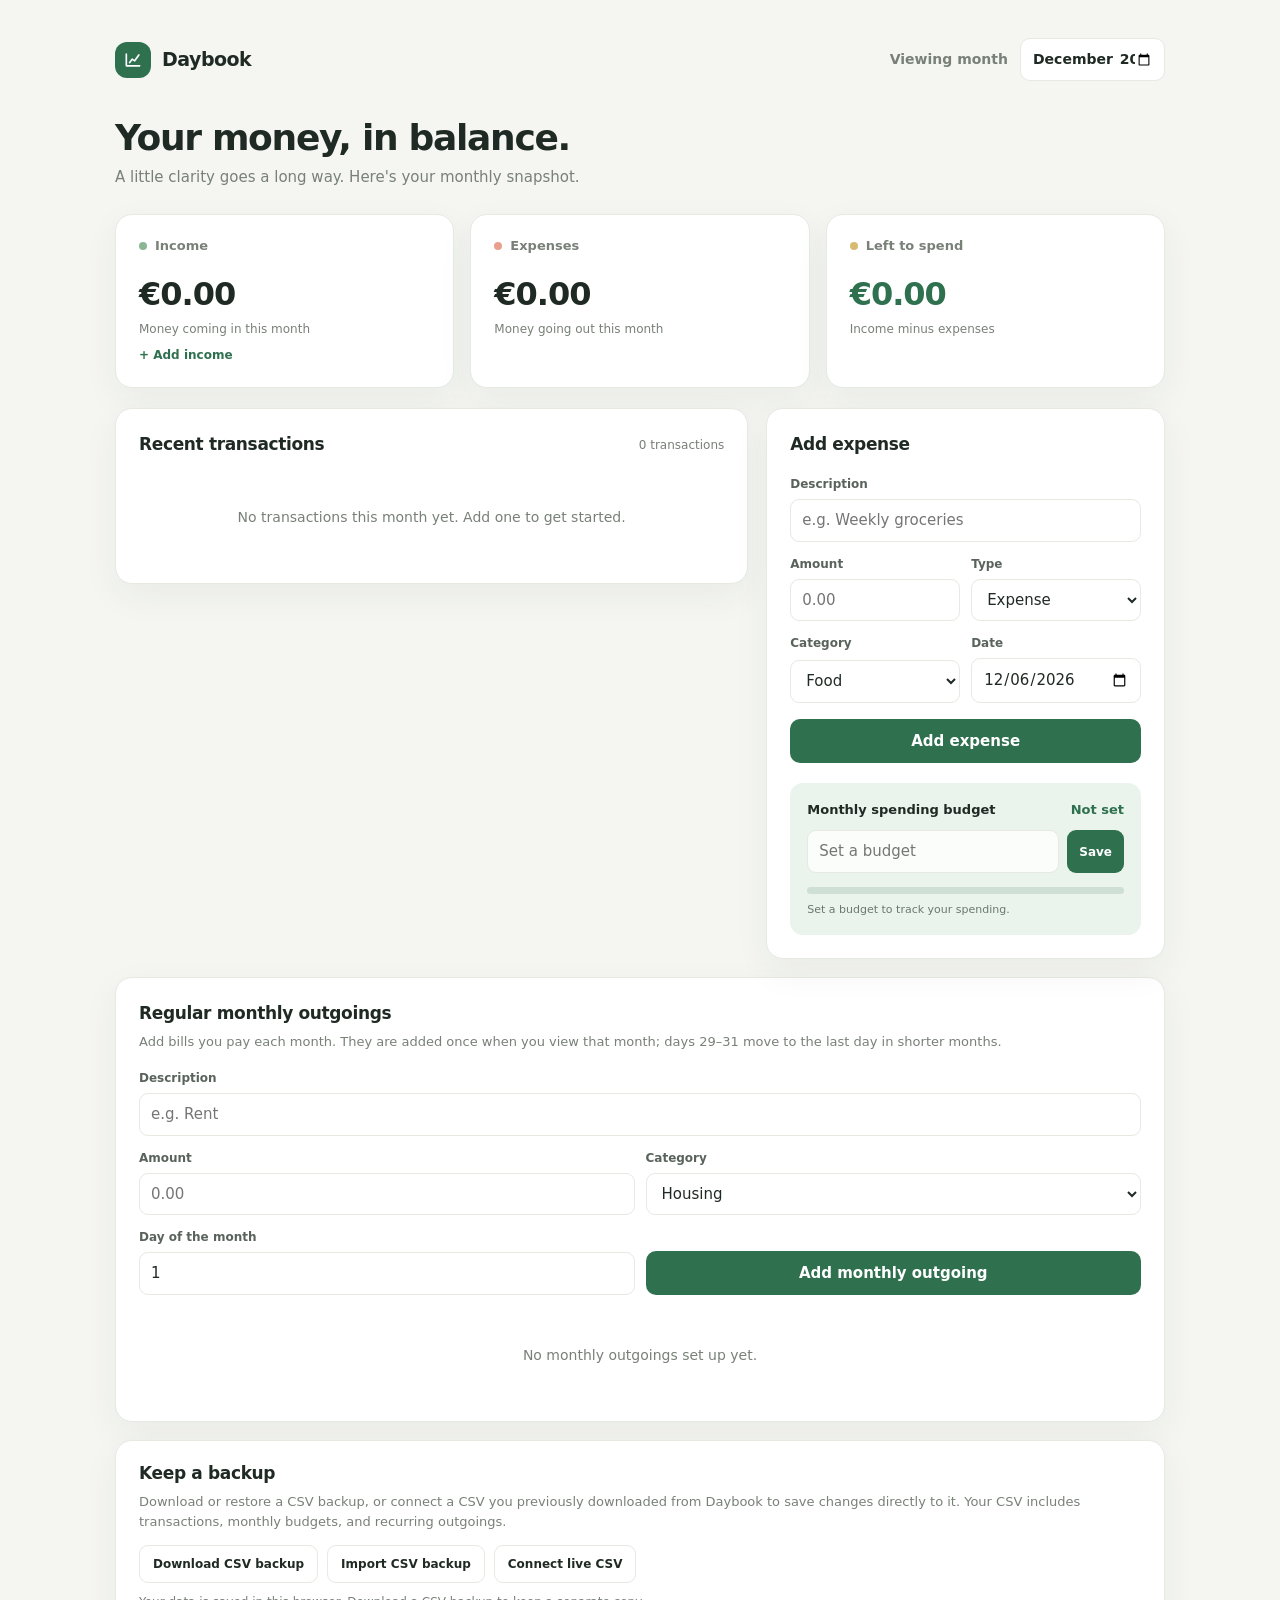
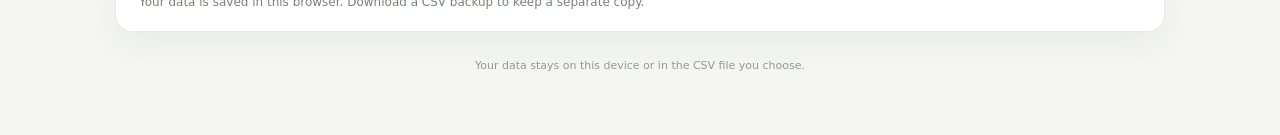
==== index.html @ 8888a1f9 "feat: add Daybook budget tracking application with transaction management, recurring expenses, and C" ====
<!DOCTYPE html>
<html lang="en">
<head>
  <meta charset="UTF-8">
  <meta name="viewport" content="width=device-width, initial-scale=1.0">
  <meta name="theme-color" content="#f5f6f2">
  <title>Daybook — Simple Budget</title>
  <link rel="stylesheet" href="css/styles.css">
  <script src="js/storage.js" defer></script>
  <script src="js/app.js" defer></script>
</head>
<body>
  <main class="page">
    <header class="topbar">
      <div class="brand">
        <span class="brand-mark" aria-hidden="true">
          <svg viewBox="0 0 24 24" fill="none" stroke="currentColor" stroke-width="2" stroke-linecap="round" stroke-linejoin="round"><path d="M4 19V5m0 14h16M8 15l3-4 3 2 5-7"/></svg>
        </span>
        Daybook
      </div>
      <label class="month-control" for="month-picker">
        <span>Viewing month</span>
        <input id="month-picker" type="month">
      </label>
    </header>

    <h1>Your money, in balance.</h1>
    <p class="intro">A little clarity goes a long way. Here's your monthly snapshot.</p>

    <section class="summary" aria-label="Monthly summary">
      <article class="card stat">
        <div class="stat-label"><span class="stat-dot"></span>Income</div>
        <div class="stat-value" id="income-total">$0.00</div>
        <div class="stat-note">Money coming in this month</div>
        <button class="stat-action" id="add-income" type="button" aria-controls="transaction-form">+ Add income</button>
      </article>
      <article class="card stat">
        <div class="stat-label"><span class="stat-dot"></span>Expenses</div>
        <div class="stat-value" id="expense-total">$0.00</div>
        <div class="stat-note">Money going out this month</div>
      </article>
      <article class="card stat">
        <div class="stat-label"><span class="stat-dot"></span>Left to spend</div>
        <div class="stat-value" id="balance-total">$0.00</div>
        <div class="stat-note">Income minus expenses</div>
      </article>
    </section>

    <section class="content">
      <section class="card panel" aria-labelledby="transactions-heading">
        <div class="panel-heading">
          <h2 id="transactions-heading">Recent transactions</h2>
          <span class="count" id="transaction-count">0 transactions</span>
        </div>
        <div class="transaction-list" id="transaction-list" aria-live="polite"></div>
      </section>

      <aside class="card panel">
        <div class="panel-heading"><h2 id="transaction-heading">Add an expense</h2></div>
        <form id="transaction-form">
          <div class="field">
            <label for="description">Description</label>
            <input id="description" name="description" type="text" maxlength="60" placeholder="e.g. Weekly groceries" required>
          </div>
          <div class="form-row">
            <div class="field">
              <label for="amount">Amount</label>
              <input id="amount" name="amount" type="number" min="0.01" max="999999999" step="0.01" placeholder="0.00" required>
            </div>
            <div class="field">
              <label for="type">Type</label>
              <select id="type" name="type">
                <option value="expense">Expense</option>
                <option value="income">Income</option>
              </select>
            </div>
          </div>
          <div class="form-row">
            <div class="field">
              <label for="category">Category</label>
              <select id="category" name="category">
                <option>Food</option>
                <option>Transport</option>
                <option>Housing</option>
                <option>Utilities</option>
                <option>Health</option>
                <option>Shopping</option>
                <option>Entertainment</option>
                <option>Salary</option>
                <option>Other</option>
              </select>
            </div>
            <div class="field">
              <label for="date">Date</label>
              <input id="date" name="date" type="date" required>
            </div>
          </div>
          <button class="primary" id="transaction-submit" type="submit">Add expense</button>
        </form>

        <div class="budget-box">
          <div class="budget-top"><span>Monthly spending budget</span><span id="budget-label">Not set</span></div>
          <form id="budget-form" class="budget-input-row">
            <label for="budget-amount" hidden>Monthly spending budget amount</label>
            <input id="budget-amount" type="number" min="0" max="999999999" step="0.01" placeholder="Set a budget" aria-label="Monthly spending budget amount">
            <button type="submit">Save</button>
          </form>
          <div class="progress" role="progressbar" aria-label="Monthly budget used" aria-valuemin="0" aria-valuemax="100" aria-valuenow="0">
            <div class="progress-fill" id="budget-progress"></div>
          </div>
          <div class="budget-caption" id="budget-caption">Set a budget to track your spending.</div>
        </div>
      </aside>
    </section>

    <section class="card panel recurring-panel" aria-labelledby="recurring-heading">
      <div class="panel-heading">
        <div>
          <h2 id="recurring-heading">Regular monthly outgoings</h2>
          <p class="section-description">Add bills you pay each month. They are added once when you view that month; days 29–31 move to the last day in shorter months.</p>
        </div>
      </div>
      <form id="recurring-form">
        <div class="field">
          <label for="recurring-description">Description</label>
          <input id="recurring-description" name="description" type="text" maxlength="60" placeholder="e.g. Rent" required>
        </div>
        <div class="form-row">
          <div class="field">
            <label for="recurring-amount">Amount</label>
            <input id="recurring-amount" name="amount" type="number" min="0.01" max="999999999" step="0.01" placeholder="0.00" required>
          </div>
          <div class="field">
            <label for="recurring-category">Category</label>
            <select id="recurring-category" name="category">
              <option>Housing</option>
              <option>Utilities</option>
              <option>Food</option>
              <option>Transport</option>
              <option>Health</option>
              <option>Shopping</option>
              <option>Entertainment</option>
              <option>Other</option>
            </select>
          </div>
        </div>
        <div class="form-row recurring-form-bottom">
          <div class="field">
            <label for="recurring-day">Day of the month</label>
            <input id="recurring-day" name="day" type="number" min="1" max="31" step="1" value="1" required>
          </div>
          <button class="primary" type="submit">Add monthly outgoing</button>
        </div>
      </form>
      <div class="recurring-list" id="recurring-list" aria-live="polite"></div>
    </section>

    <section class="card storage-panel" aria-labelledby="storage-heading">
      <h2 id="storage-heading">Keep a backup</h2>
      <p class="storage-description">Download or restore a CSV backup, or connect a CSV you previously downloaded from Daybook to save changes directly to it. Your CSV includes transactions, monthly budgets, and recurring outgoings.</p>
      <div class="storage-actions">
        <button class="secondary" id="download-csv" type="button">Download CSV backup</button>
        <button class="secondary" id="import-csv-button" type="button">Import CSV backup</button>
        <button class="secondary" id="connect-csv" type="button">Connect live CSV</button>
        <button class="secondary" id="reconnect-csv" type="button" hidden>Reconnect CSV</button>
        <button class="secondary" id="disconnect-csv" type="button" hidden>Disconnect CSV</button>
        <input id="import-csv" type="file" accept=".csv,text/csv" hidden>
      </div>
      <div class="storage-status" id="storage-status" role="status" aria-live="polite">Your data is saved in this browser. Download a CSV backup to keep a separate copy.</div>
    </section>

    <footer>Your data stays on this device or in the CSV file you choose.</footer>
  </main>
  <div class="toast" id="toast" role="status" aria-live="polite"></div>
  <dialog class="delete-dialog" id="recurring-delete-dialog" aria-labelledby="recurring-delete-heading">
    <form method="dialog">
      <h2 id="recurring-delete-heading">Delete recurring outgoing?</h2>
      <p id="recurring-delete-description"></p>
      <div class="delete-dialog-actions">
        <button class="secondary" value="cancel">Keep it</button>
        <button class="secondary" value="occurrence">Delete this month only</button>
        <button class="primary" value="future">Delete this and future months</button>
      </div>
    </form>
  </dialog>
</body>
</html>
---- css/styles.css ----
:root {
  color-scheme: light;
  --ink: #202a24;
  --muted: #788078;
  --line: #e7e9e3;
  --paper: #fff;
  --canvas: #f5f6f2;
  --green: #2f704f;
  --green-light: #eaf3ec;
  --red: #bd5b4b;
  --shadow: 0 12px 36px rgba(34, 48, 38, .055);
}

* { box-sizing: border-box; }

body {
  margin: 0;
  background: var(--canvas);
  color: var(--ink);
  font: 15px/1.5 Inter, ui-sans-serif, system-ui, -apple-system, BlinkMacSystemFont, "Segoe UI", sans-serif;
}

button, input, select { font: inherit; }
button { cursor: pointer; }

.page { width: min(1050px, calc(100% - 40px)); margin: 0 auto; padding: 38px 0 60px; }
.topbar { display: flex; justify-content: space-between; align-items: center; margin-bottom: 36px; }
.brand { display: flex; align-items: center; gap: 11px; font-size: 19px; font-weight: 750; letter-spacing: -.5px; }
.brand-mark { display: grid; place-items: center; width: 36px; height: 36px; border-radius: 12px; background: var(--green); color: white; }
.brand-mark svg { width: 20px; height: 20px; }
.month-control { display: flex; align-items: center; gap: 12px; color: var(--muted); font-size: 14px; font-weight: 600; }
.month-control input { width: 145px; padding: 9px 11px; border: 1px solid var(--line); border-radius: 10px; background: white; color: var(--ink); }
h1 { margin: 0; font-size: clamp(27px, 4vw, 36px); letter-spacing: -1.3px; line-height: 1.15; }
.intro { margin: 8px 0 25px; color: var(--muted); }

.summary { display: grid; grid-template-columns: repeat(3, 1fr); gap: 16px; }
.card { border: 1px solid var(--line); border-radius: 17px; background: var(--paper); box-shadow: var(--shadow); }
.stat { min-height: 148px; padding: 21px 23px; }
.stat-label { display: flex; align-items: center; gap: 8px; color: var(--muted); font-size: 13px; font-weight: 600; }
.stat-dot { width: 8px; height: 8px; border-radius: 50%; background: #89b695; }
.stat:nth-child(2) .stat-dot { background: #e8a08d; }
.stat:nth-child(3) .stat-dot { background: #d7bb72; }
.stat-value { margin-top: 15px; font-size: clamp(24px, 3vw, 32px); font-weight: 730; letter-spacing: -1px; }
.stat-note { margin-top: 2px; color: var(--muted); font-size: 12px; }
.stat-action { margin-top: 8px; padding: 0; border: 0; background: transparent; color: var(--green); font-size: 12px; font-weight: 700; }
.stat-action:hover { text-decoration: underline; }

.content { display: grid; grid-template-columns: minmax(0, 1.35fr) minmax(0, .85fr); gap: 18px; margin-top: 20px; align-items: start; }
.content > * { min-width: 0; }
.panel { padding: 23px; }
.panel-heading { display: flex; justify-content: space-between; align-items: center; gap: 12px; margin-bottom: 18px; }
h2 { margin: 0; font-size: 17px; letter-spacing: -.35px; }
.count { color: var(--muted); font-size: 12px; }
.transaction-list { display: grid; }
.transaction { display: flex; align-items: center; gap: 12px; min-width: 0; padding: 14px 0; border-top: 1px solid var(--line); }
.transaction:first-child { border-top: 0; }
.category-icon { display: grid; place-items: center; flex: 0 0 40px; width: 40px; height: 40px; border-radius: 13px; background: #f2f4ef; font-size: 18px; }
.transaction-info { min-width: 0; flex: 1; }
.transaction-name { overflow: hidden; font-weight: 650; text-overflow: ellipsis; white-space: nowrap; }
.transaction-meta { color: var(--muted); font-size: 12px; }
.transaction-amount { white-space: nowrap; font-size: 14px; font-weight: 700; }
.income { color: var(--green); }
.expense { color: var(--ink); }
.delete-button { display: grid; place-items: center; width: 30px; height: 30px; padding: 0; border: 0; border-radius: 8px; background: transparent; color: #929991; font-size: 18px; }
.delete-button:hover { background: #f8ecea; color: var(--red); }
.empty { padding: 32px 12px; color: var(--muted); text-align: center; font-size: 14px; }

form { display: grid; gap: 13px; }
.field { display: grid; gap: 6px; }
label { color: #59635b; font-size: 12px; font-weight: 650; }
input, select { width: 100%; min-height: 42px; padding: 9px 11px; border: 1px solid var(--line); border-radius: 9px; outline: none; background: white; color: var(--ink); }
input:focus, select:focus { border-color: #83a98e; box-shadow: 0 0 0 3px rgba(47, 112, 79, .1); }
.form-row { display: grid; grid-template-columns: 1fr 1fr; gap: 11px; }
.primary { min-height: 44px; margin-top: 3px; border: 0; border-radius: 10px; background: var(--green); color: white; font-weight: 700; transition: background .15s, transform .15s; }
.primary:hover { transform: translateY(-1px); background: #275e42; }
.budget-box { margin-top: 20px; padding: 17px; border-radius: 13px; background: var(--green-light); }
.budget-top { display: flex; justify-content: space-between; gap: 10px; font-size: 13px; font-weight: 650; }
.budget-top span:last-child { color: var(--green); }
.budget-input-row { display: flex; gap: 8px; margin-top: 11px; }
.budget-input-row input { min-width: 0; min-height: 38px; background: rgba(255,255,255,.82); }
.budget-input-row button { padding: 0 12px; border: 0; border-radius: 9px; background: var(--green); color: white; font-size: 12px; font-weight: 700; }
.progress { height: 7px; margin-top: 14px; overflow: hidden; border-radius: 99px; background: rgba(47, 112, 79, .15); }
.progress-fill { width: 0; height: 100%; border-radius: inherit; background: var(--green); transition: width .2s; }
.progress-fill.over { background: var(--red); }
.budget-caption { margin-top: 8px; color: #69796d; font-size: 11px; }
.storage-panel { margin-top: 18px; padding: 20px 23px; }
.recurring-panel { margin-top: 18px; }
.section-description { margin: 5px 0 0; color: var(--muted); font-size: 13px; font-weight: 400; }
.recurring-form-bottom { align-items: end; }
.recurring-form-bottom .primary { margin: 0; }
.recurring-list { display: grid; margin-top: 18px; }
.recurring-item { display: flex; align-items: center; gap: 12px; min-width: 0; padding: 12px 0; border-top: 1px solid var(--line); }
.recurring-item:first-child { border-top: 0; }
.recurring-item-info { min-width: 0; flex: 1; }
.recurring-item-name { overflow: hidden; font-weight: 650; text-overflow: ellipsis; white-space: nowrap; }
.recurring-item-meta { color: var(--muted); font-size: 12px; }
.recurring-item-amount { white-space: nowrap; font-size: 14px; font-weight: 700; }
.delete-dialog { width: min(460px, calc(100% - 32px)); padding: 23px; border: 1px solid var(--line); border-radius: 17px; color: var(--ink); box-shadow: var(--shadow); }
.delete-dialog::backdrop { background: rgba(32, 42, 36, .35); }
.delete-dialog p { color: var(--muted); font-size: 13px; }
.delete-dialog form { gap: 10px; }
.delete-dialog-actions { display: flex; flex-wrap: wrap; justify-content: flex-end; gap: 8px; margin-top: 10px; }
.delete-dialog-actions .primary { min-height: 38px; margin: 0; padding: 0 13px; font-size: 12px; }
.storage-description { margin: 6px 0 14px; color: var(--muted); font-size: 13px; }
.storage-actions { display: flex; flex-wrap: wrap; gap: 9px; }
.secondary { min-height: 38px; padding: 0 13px; border: 1px solid var(--line); border-radius: 9px; background: white; color: var(--ink); font-size: 12px; font-weight: 700; }
.secondary:hover { border-color: #83a98e; }
.storage-status { margin-top: 10px; color: var(--muted); font-size: 12px; }
.toast { position: fixed; right: 22px; bottom: 22px; z-index: 2; padding: 11px 16px; border-radius: 10px; background: #263b2d; color: white; box-shadow: var(--shadow); opacity: 0; pointer-events: none; transform: translateY(8px); transition: .2s; }
.toast.show { opacity: 1; transform: translateY(0); }
footer { margin-top: 26px; color: #929991; text-align: center; font-size: 11px; }

@media (max-width: 820px) {
  .content { grid-template-columns: minmax(0, 1fr); }
}

@media (max-width: 720px) {
  .page { width: min(100% - 28px, 520px); padding-top: 24px; }
  .topbar { align-items: flex-start; gap: 16px; margin-bottom: 28px; }
  .month-control { display: grid; gap: 4px; justify-items: end; font-size: 12px; }
  .month-control input { width: 137px; }
  .summary { grid-template-columns: minmax(0, 1fr); gap: 10px; }
  .stat { min-height: 0; padding: 17px 19px; }
  .stat-value { margin-top: 7px; font-size: 26px; }
  .content { gap: 14px; margin-top: 14px; }
  .panel { padding: 19px; }
  input, select { min-height: 44px; }
  .secondary, .budget-input-row button { min-height: 44px; }
  .delete-button { width: 40px; height: 40px; flex: 0 0 40px; }
  .panel-heading { flex-wrap: wrap; }
  .count { margin-left: auto; }
  .delete-dialog-actions { display: grid; grid-template-columns: minmax(0, 1fr); }
  .delete-dialog-actions > * { width: 100%; }
}

@media (max-width: 380px) {
  .brand { font-size: 16px; }
  .brand-mark { width: 32px; height: 32px; }
  .form-row { grid-template-columns: 1fr; }
  .transaction {
    display: grid;
    grid-template-columns: 40px minmax(0, 1fr) auto;
    grid-template-areas: "icon info remove" "icon amount remove";
    column-gap: 10px;
    row-gap: 2px;
  }
  .transaction .category-icon { grid-area: icon; }
  .transaction .transaction-info { grid-area: info; }
  .transaction .transaction-amount { grid-area: amount; }
  .transaction .delete-button { grid-area: remove; }
  .topbar { align-items: center; }
  .month-control { min-width: 0; }
  .month-control input { max-width: 137px; }
  .panel-heading { align-items: flex-start; }
  .panel-heading .count { width: 100%; margin-left: 0; }
  .panel, .storage-panel { padding: 17px; }
  .recurring-form-bottom .primary { width: 100%; }
}
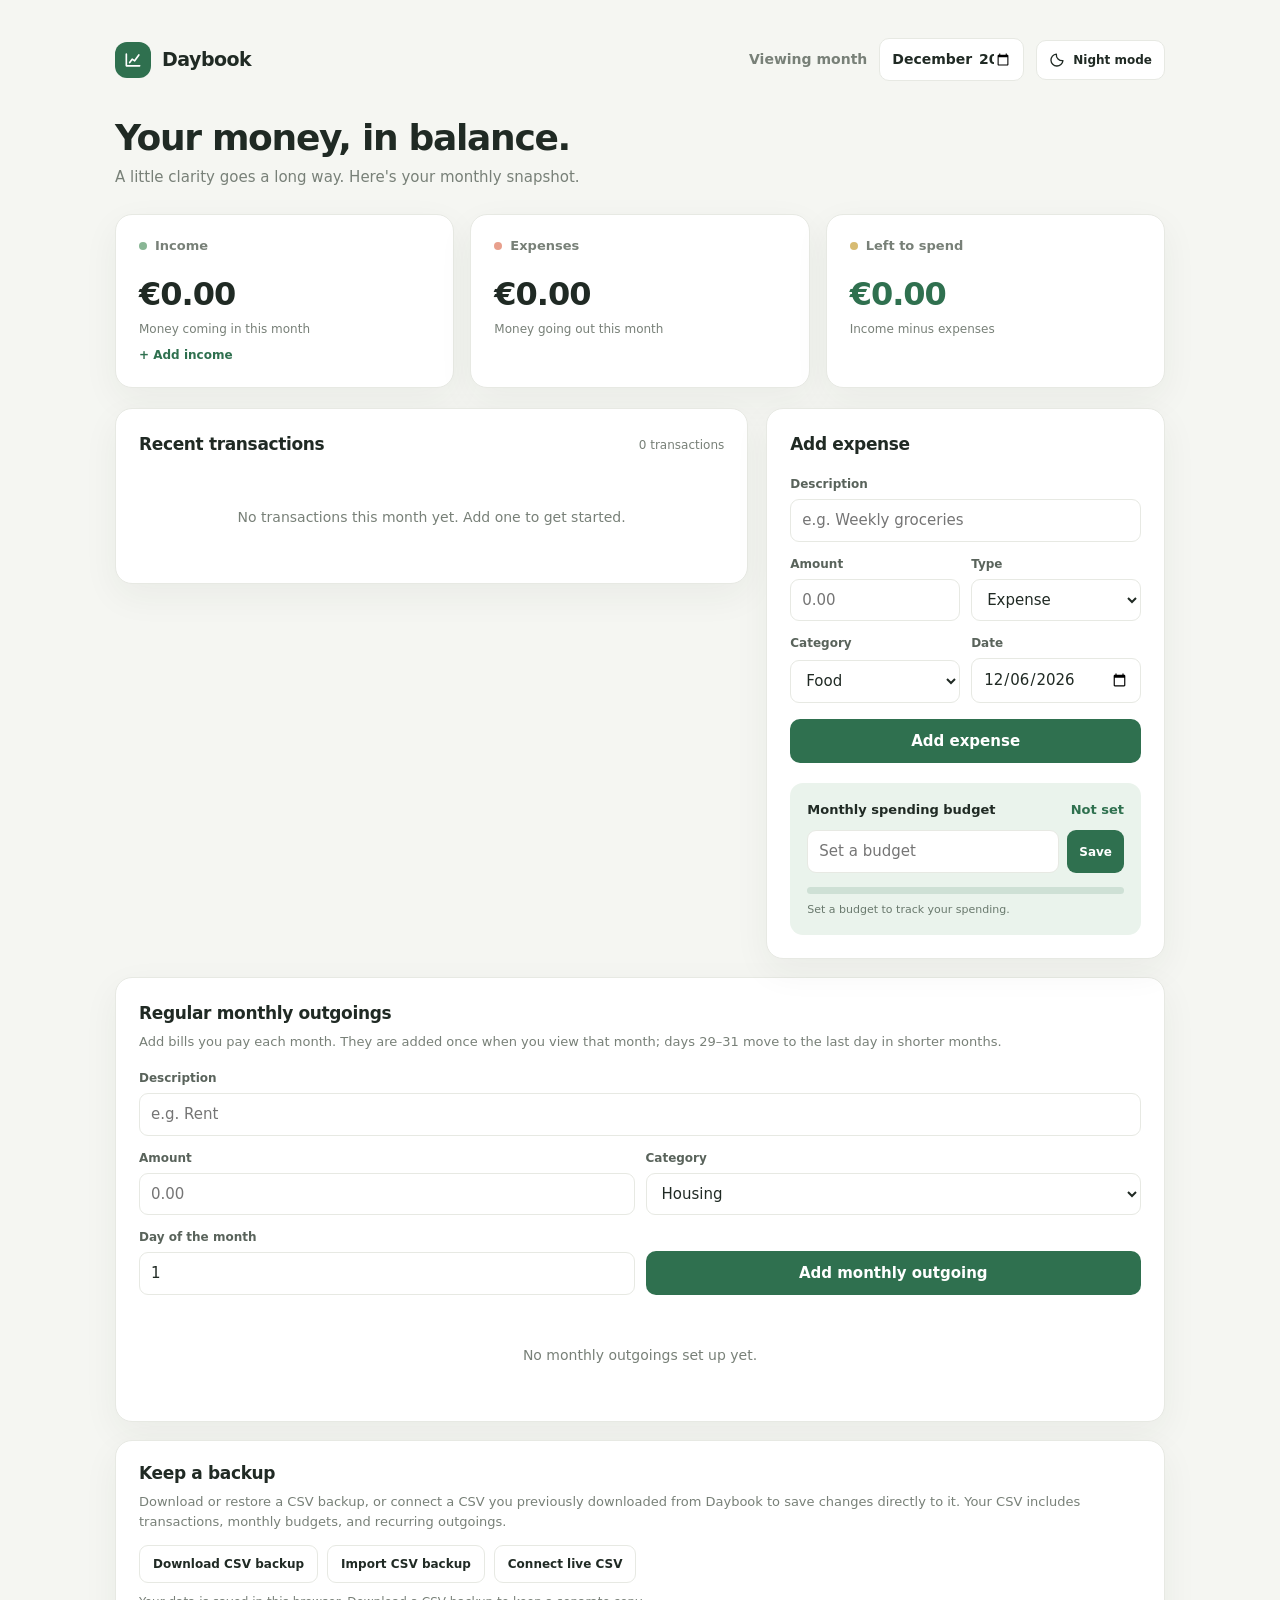
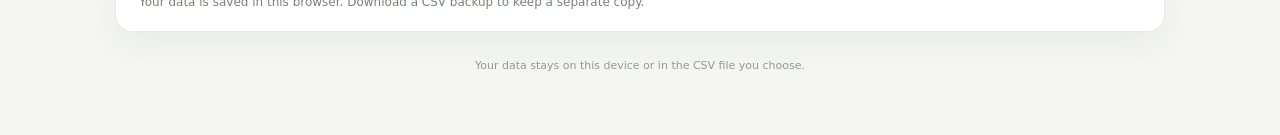
==== commit 190690b7: "feat: implement theme toggle functionality and enhance styles for better user experience" ====
--- a/index.html
+++ b/index.html
@@ -18,10 +18,17 @@
         </span>
         Daybook
       </div>
-      <label class="month-control" for="month-picker">
-        <span>Viewing month</span>
-        <input id="month-picker" type="month">
-      </label>
+      <div class="topbar-actions">
+        <label class="month-control" for="month-picker">
+          <span>Viewing month</span>
+          <input id="month-picker" type="month">
+        </label>
+        <button class="theme-toggle" id="theme-toggle" type="button" aria-label="Switch to night mode" aria-pressed="false">
+          <svg class="moon-icon" viewBox="0 0 24 24" fill="none" stroke="currentColor" stroke-width="2" stroke-linecap="round" stroke-linejoin="round" aria-hidden="true"><path d="M20.9 13A9 9 0 0 1 11 3.1 9 9 0 1 0 20.9 13Z"/></svg>
+          <svg class="sun-icon" viewBox="0 0 24 24" fill="none" stroke="currentColor" stroke-width="2" stroke-linecap="round" stroke-linejoin="round" aria-hidden="true"><circle cx="12" cy="12" r="4"/><path d="M12 2v2m0 16v2M4.93 4.93l1.42 1.42m11.3 11.3 1.42 1.42M2 12h2m16 0h2M4.93 19.07l1.42-1.42m11.3-11.3 1.42-1.42"/></svg>
+          <span id="theme-toggle-label">Night mode</span>
+        </button>
+      </div>
     </header>
 
     <h1>Your money, in balance.</h1>
--- a/css/styles.css
+++ b/css/styles.css
@@ -2,13 +2,44 @@
   color-scheme: light;
   --ink: #202a24;
   --muted: #788078;
+  --label: #59635b;
   --line: #e7e9e3;
   --paper: #fff;
+  --field: #fff;
   --canvas: #f5f6f2;
   --green: #2f704f;
+  --green-solid: #2f704f;
   --green-light: #eaf3ec;
   --red: #bd5b4b;
+  --category-icon: #f2f4ef;
+  --delete-hover: #f8ecea;
+  --delete-muted: #929991;
+  --budget-caption: #69796d;
+  --footer: #929991;
+  --toast: #263b2d;
   --shadow: 0 12px 36px rgba(34, 48, 38, .055);
+}
+
+[data-theme="dark"] {
+  color-scheme: dark;
+  --ink: #e7eee8;
+  --muted: #a5b0a7;
+  --label: #c1ccc3;
+  --line: #37443c;
+  --paper: #202923;
+  --field: #18211b;
+  --canvas: #151b17;
+  --green: #82c598;
+  --green-solid: #2f704f;
+  --green-light: #263a2d;
+  --red: #ef8f7e;
+  --category-icon: #2b352e;
+  --delete-hover: #422c29;
+  --delete-muted: #a5b0a7;
+  --budget-caption: #b0c1b4;
+  --footer: #a5b0a7;
+  --toast: #344b3a;
+  --shadow: 0 12px 36px rgba(0, 0, 0, .2);
 }
 
 * { box-sizing: border-box; }
@@ -25,11 +56,17 @@
 
 .page { width: min(1050px, calc(100% - 40px)); margin: 0 auto; padding: 38px 0 60px; }
 .topbar { display: flex; justify-content: space-between; align-items: center; margin-bottom: 36px; }
+.topbar-actions { display: flex; align-items: center; gap: 12px; }
 .brand { display: flex; align-items: center; gap: 11px; font-size: 19px; font-weight: 750; letter-spacing: -.5px; }
-.brand-mark { display: grid; place-items: center; width: 36px; height: 36px; border-radius: 12px; background: var(--green); color: white; }
+.brand-mark { display: grid; place-items: center; width: 36px; height: 36px; border-radius: 12px; background: var(--green-solid); color: white; }
 .brand-mark svg { width: 20px; height: 20px; }
 .month-control { display: flex; align-items: center; gap: 12px; color: var(--muted); font-size: 14px; font-weight: 600; }
-.month-control input { width: 145px; padding: 9px 11px; border: 1px solid var(--line); border-radius: 10px; background: white; color: var(--ink); }
+.month-control input { width: 145px; padding: 9px 11px; border: 1px solid var(--line); border-radius: 10px; background: var(--field); color: var(--ink); }
+.theme-toggle { display: inline-flex; align-items: center; justify-content: center; gap: 8px; min-height: 40px; padding: 0 12px; border: 1px solid var(--line); border-radius: 10px; background: var(--paper); color: var(--ink); font-size: 12px; font-weight: 700; }
+.theme-toggle:hover { border-color: #83a98e; }
+.theme-toggle svg { width: 16px; height: 16px; }
+.sun-icon, [data-theme="dark"] .moon-icon { display: none; }
+[data-theme="dark"] .sun-icon { display: block; }
 h1 { margin: 0; font-size: clamp(27px, 4vw, 36px); letter-spacing: -1.3px; line-height: 1.15; }
 .intro { margin: 8px 0 25px; color: var(--muted); }
 
@@ -54,35 +91,35 @@
 .transaction-list { display: grid; }
 .transaction { display: flex; align-items: center; gap: 12px; min-width: 0; padding: 14px 0; border-top: 1px solid var(--line); }
 .transaction:first-child { border-top: 0; }
-.category-icon { display: grid; place-items: center; flex: 0 0 40px; width: 40px; height: 40px; border-radius: 13px; background: #f2f4ef; font-size: 18px; }
+.category-icon { display: grid; place-items: center; flex: 0 0 40px; width: 40px; height: 40px; border-radius: 13px; background: var(--category-icon); font-size: 18px; }
 .transaction-info { min-width: 0; flex: 1; }
 .transaction-name { overflow: hidden; font-weight: 650; text-overflow: ellipsis; white-space: nowrap; }
 .transaction-meta { color: var(--muted); font-size: 12px; }
 .transaction-amount { white-space: nowrap; font-size: 14px; font-weight: 700; }
 .income { color: var(--green); }
 .expense { color: var(--ink); }
-.delete-button { display: grid; place-items: center; width: 30px; height: 30px; padding: 0; border: 0; border-radius: 8px; background: transparent; color: #929991; font-size: 18px; }
-.delete-button:hover { background: #f8ecea; color: var(--red); }
+.delete-button { display: grid; place-items: center; width: 30px; height: 30px; padding: 0; border: 0; border-radius: 8px; background: transparent; color: var(--delete-muted); font-size: 18px; }
+.delete-button:hover { background: var(--delete-hover); color: var(--red); }
 .empty { padding: 32px 12px; color: var(--muted); text-align: center; font-size: 14px; }
 
 form { display: grid; gap: 13px; }
 .field { display: grid; gap: 6px; }
-label { color: #59635b; font-size: 12px; font-weight: 650; }
-input, select { width: 100%; min-height: 42px; padding: 9px 11px; border: 1px solid var(--line); border-radius: 9px; outline: none; background: white; color: var(--ink); }
+label { color: var(--label); font-size: 12px; font-weight: 650; }
+input, select { width: 100%; min-height: 42px; padding: 9px 11px; border: 1px solid var(--line); border-radius: 9px; outline: none; background: var(--field); color: var(--ink); }
 input:focus, select:focus { border-color: #83a98e; box-shadow: 0 0 0 3px rgba(47, 112, 79, .1); }
 .form-row { display: grid; grid-template-columns: 1fr 1fr; gap: 11px; }
-.primary { min-height: 44px; margin-top: 3px; border: 0; border-radius: 10px; background: var(--green); color: white; font-weight: 700; transition: background .15s, transform .15s; }
+.primary { min-height: 44px; margin-top: 3px; border: 0; border-radius: 10px; background: var(--green-solid); color: white; font-weight: 700; transition: background .15s, transform .15s; }
 .primary:hover { transform: translateY(-1px); background: #275e42; }
 .budget-box { margin-top: 20px; padding: 17px; border-radius: 13px; background: var(--green-light); }
 .budget-top { display: flex; justify-content: space-between; gap: 10px; font-size: 13px; font-weight: 650; }
 .budget-top span:last-child { color: var(--green); }
 .budget-input-row { display: flex; gap: 8px; margin-top: 11px; }
-.budget-input-row input { min-width: 0; min-height: 38px; background: rgba(255,255,255,.82); }
-.budget-input-row button { padding: 0 12px; border: 0; border-radius: 9px; background: var(--green); color: white; font-size: 12px; font-weight: 700; }
+.budget-input-row input { min-width: 0; min-height: 38px; background: var(--paper); }
+.budget-input-row button { padding: 0 12px; border: 0; border-radius: 9px; background: var(--green-solid); color: white; font-size: 12px; font-weight: 700; }
 .progress { height: 7px; margin-top: 14px; overflow: hidden; border-radius: 99px; background: rgba(47, 112, 79, .15); }
 .progress-fill { width: 0; height: 100%; border-radius: inherit; background: var(--green); transition: width .2s; }
 .progress-fill.over { background: var(--red); }
-.budget-caption { margin-top: 8px; color: #69796d; font-size: 11px; }
+.budget-caption { margin-top: 8px; color: var(--budget-caption); font-size: 11px; }
 .storage-panel { margin-top: 18px; padding: 20px 23px; }
 .recurring-panel { margin-top: 18px; }
 .section-description { margin: 5px 0 0; color: var(--muted); font-size: 13px; font-weight: 400; }
@@ -95,7 +132,7 @@
 .recurring-item-name { overflow: hidden; font-weight: 650; text-overflow: ellipsis; white-space: nowrap; }
 .recurring-item-meta { color: var(--muted); font-size: 12px; }
 .recurring-item-amount { white-space: nowrap; font-size: 14px; font-weight: 700; }
-.delete-dialog { width: min(460px, calc(100% - 32px)); padding: 23px; border: 1px solid var(--line); border-radius: 17px; color: var(--ink); box-shadow: var(--shadow); }
+.delete-dialog { width: min(460px, calc(100% - 32px)); padding: 23px; border: 1px solid var(--line); border-radius: 17px; background: var(--paper); color: var(--ink); box-shadow: var(--shadow); }
 .delete-dialog::backdrop { background: rgba(32, 42, 36, .35); }
 .delete-dialog p { color: var(--muted); font-size: 13px; }
 .delete-dialog form { gap: 10px; }
@@ -103,12 +140,12 @@
 .delete-dialog-actions .primary { min-height: 38px; margin: 0; padding: 0 13px; font-size: 12px; }
 .storage-description { margin: 6px 0 14px; color: var(--muted); font-size: 13px; }
 .storage-actions { display: flex; flex-wrap: wrap; gap: 9px; }
-.secondary { min-height: 38px; padding: 0 13px; border: 1px solid var(--line); border-radius: 9px; background: white; color: var(--ink); font-size: 12px; font-weight: 700; }
+.secondary { min-height: 38px; padding: 0 13px; border: 1px solid var(--line); border-radius: 9px; background: var(--paper); color: var(--ink); font-size: 12px; font-weight: 700; }
 .secondary:hover { border-color: #83a98e; }
 .storage-status { margin-top: 10px; color: var(--muted); font-size: 12px; }
-.toast { position: fixed; right: 22px; bottom: 22px; z-index: 2; padding: 11px 16px; border-radius: 10px; background: #263b2d; color: white; box-shadow: var(--shadow); opacity: 0; pointer-events: none; transform: translateY(8px); transition: .2s; }
+.toast { position: fixed; right: 22px; bottom: 22px; z-index: 2; padding: 11px 16px; border-radius: 10px; background: var(--toast); color: white; box-shadow: var(--shadow); opacity: 0; pointer-events: none; transform: translateY(8px); transition: .2s; }
 .toast.show { opacity: 1; transform: translateY(0); }
-footer { margin-top: 26px; color: #929991; text-align: center; font-size: 11px; }
+footer { margin-top: 26px; color: var(--footer); text-align: center; font-size: 11px; }
 
 @media (max-width: 820px) {
   .content { grid-template-columns: minmax(0, 1fr); }
@@ -116,8 +153,9 @@
 
 @media (max-width: 720px) {
   .page { width: min(100% - 28px, 520px); padding-top: 24px; }
-  .topbar { align-items: flex-start; gap: 16px; margin-bottom: 28px; }
-  .month-control { display: grid; gap: 4px; justify-items: end; font-size: 12px; }
+  .topbar { flex-wrap: wrap; align-items: center; gap: 16px; margin-bottom: 28px; }
+  .topbar-actions { width: 100%; justify-content: space-between; }
+  .month-control { display: grid; gap: 4px; justify-items: start; font-size: 12px; }
   .month-control input { width: 137px; }
   .summary { grid-template-columns: minmax(0, 1fr); gap: 10px; }
   .stat { min-height: 0; padding: 17px 19px; }
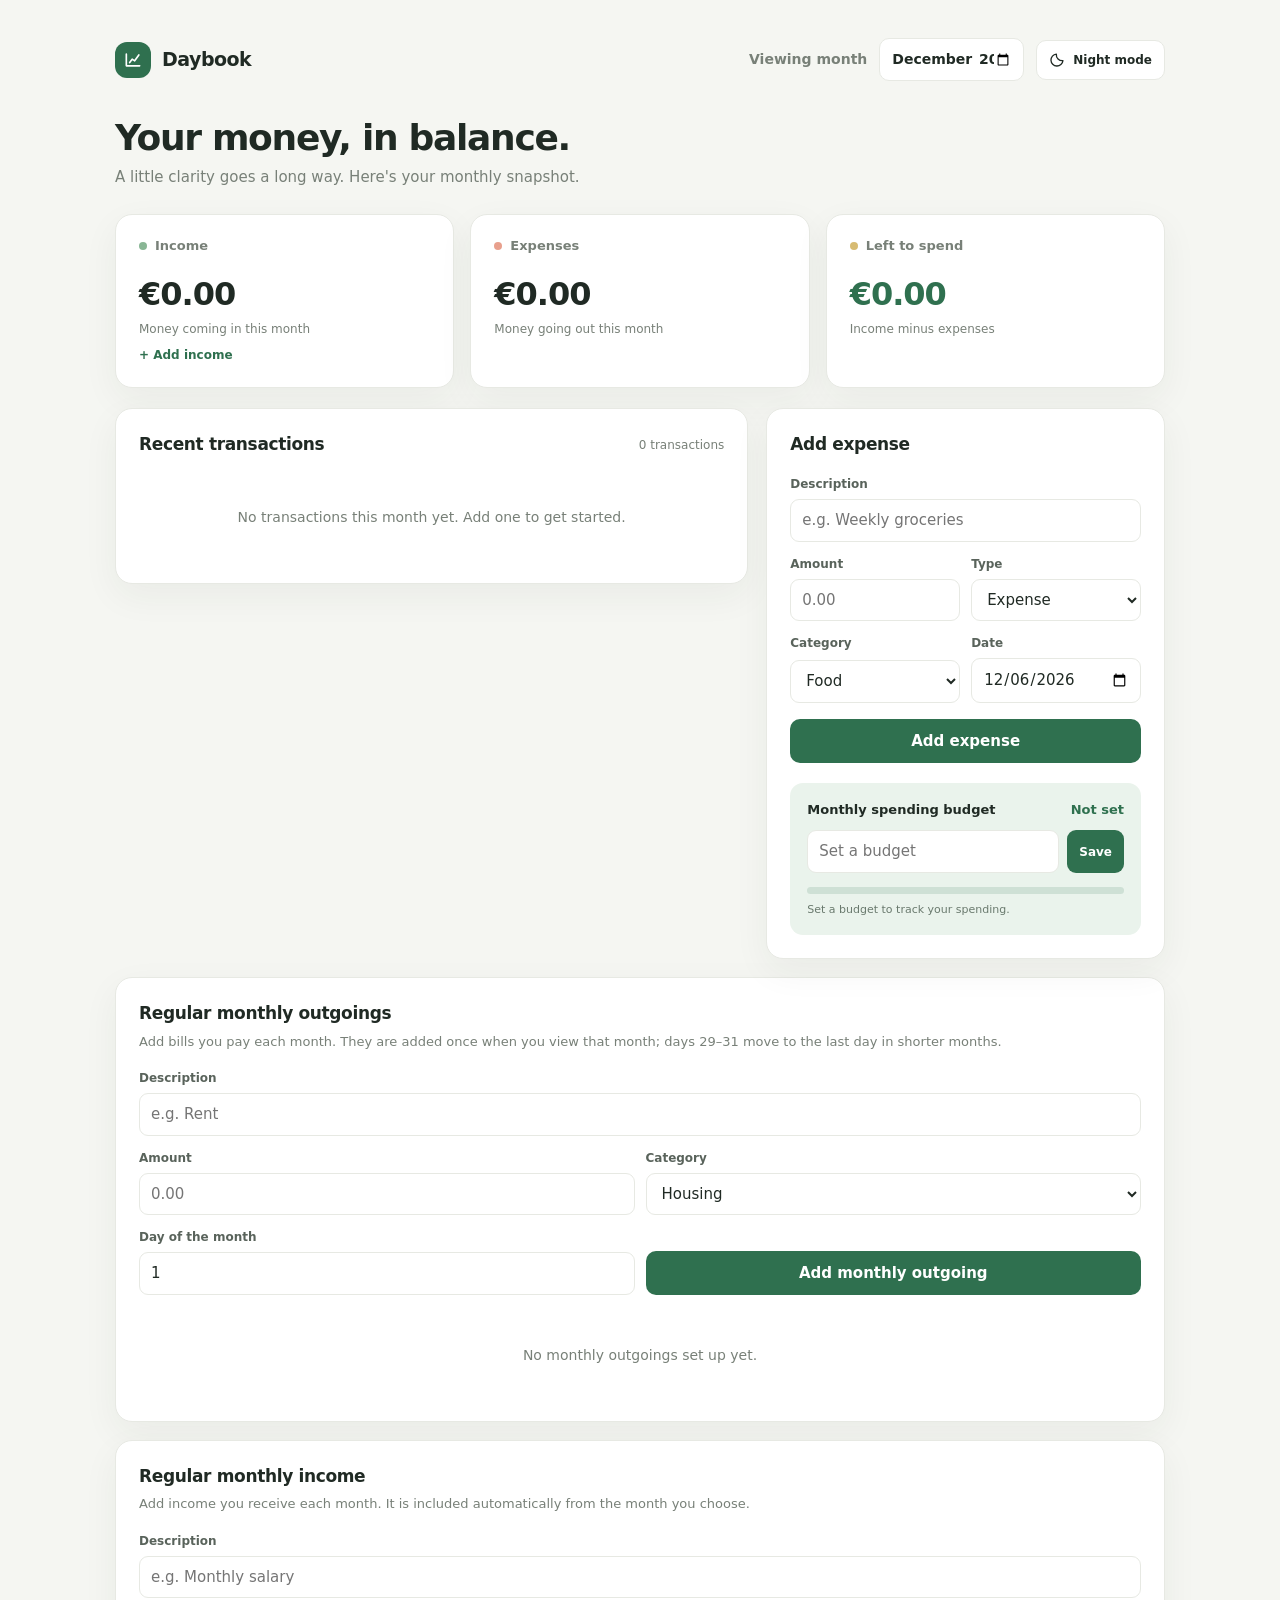
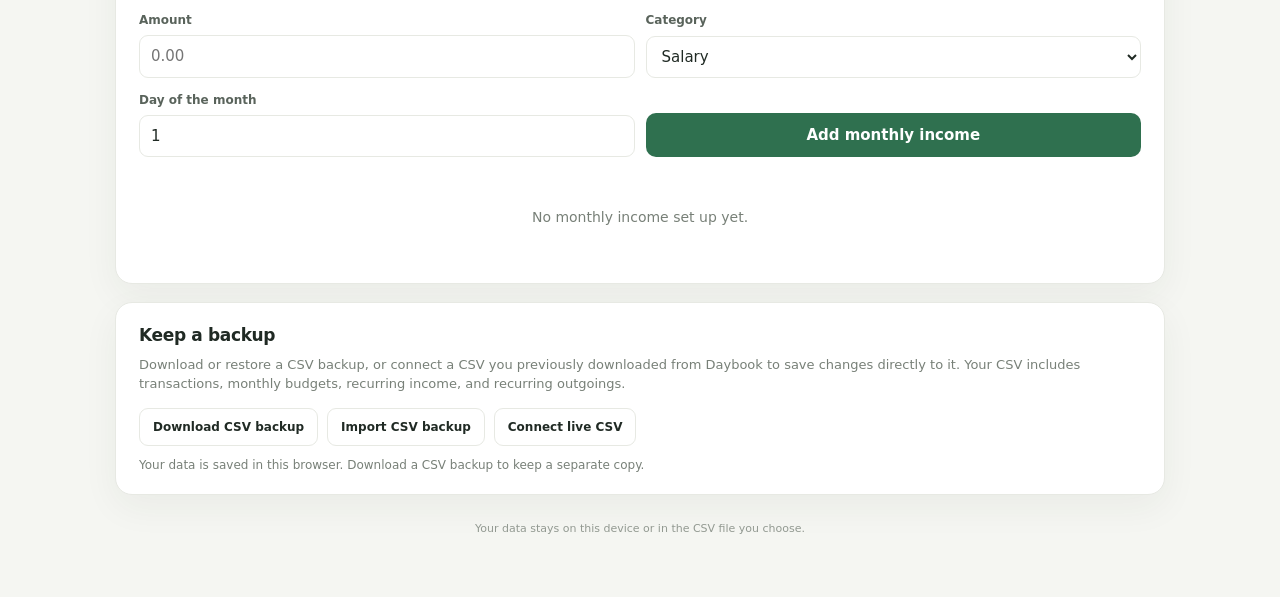
==== commit e3db0e98: "feat: add recurring income management and enhance CSV import functionality" ====
--- a/index.html
+++ b/index.html
@@ -162,9 +162,45 @@
       <div class="recurring-list" id="recurring-list" aria-live="polite"></div>
     </section>
 
+    <section class="card panel recurring-panel" aria-labelledby="recurring-income-heading">
+      <div class="panel-heading">
+        <div>
+          <h2 id="recurring-income-heading">Regular monthly income</h2>
+          <p class="section-description">Add income you receive each month. It is included automatically from the month you choose.</p>
+        </div>
+      </div>
+      <form id="recurring-income-form">
+        <div class="field">
+          <label for="recurring-income-description">Description</label>
+          <input id="recurring-income-description" name="description" type="text" maxlength="60" placeholder="e.g. Monthly salary" required>
+        </div>
+        <div class="form-row">
+          <div class="field">
+            <label for="recurring-income-amount">Amount</label>
+            <input id="recurring-income-amount" name="amount" type="number" min="0.01" max="999999999" step="0.01" placeholder="0.00" required>
+          </div>
+          <div class="field">
+            <label for="recurring-income-category">Category</label>
+            <select id="recurring-income-category" name="category">
+              <option>Salary</option>
+              <option>Other</option>
+            </select>
+          </div>
+        </div>
+        <div class="form-row recurring-form-bottom">
+          <div class="field">
+            <label for="recurring-income-day">Day of the month</label>
+            <input id="recurring-income-day" name="day" type="number" min="1" max="31" step="1" value="1" required>
+          </div>
+          <button class="primary" type="submit">Add monthly income</button>
+        </div>
+      </form>
+      <div class="recurring-list" id="recurring-income-list" aria-live="polite"></div>
+    </section>
+
     <section class="card storage-panel" aria-labelledby="storage-heading">
       <h2 id="storage-heading">Keep a backup</h2>
-      <p class="storage-description">Download or restore a CSV backup, or connect a CSV you previously downloaded from Daybook to save changes directly to it. Your CSV includes transactions, monthly budgets, and recurring outgoings.</p>
+      <p class="storage-description">Download or restore a CSV backup, or connect a CSV you previously downloaded from Daybook to save changes directly to it. Your CSV includes transactions, monthly budgets, recurring income, and recurring outgoings.</p>
       <div class="storage-actions">
         <button class="secondary" id="download-csv" type="button">Download CSV backup</button>
         <button class="secondary" id="import-csv-button" type="button">Import CSV backup</button>
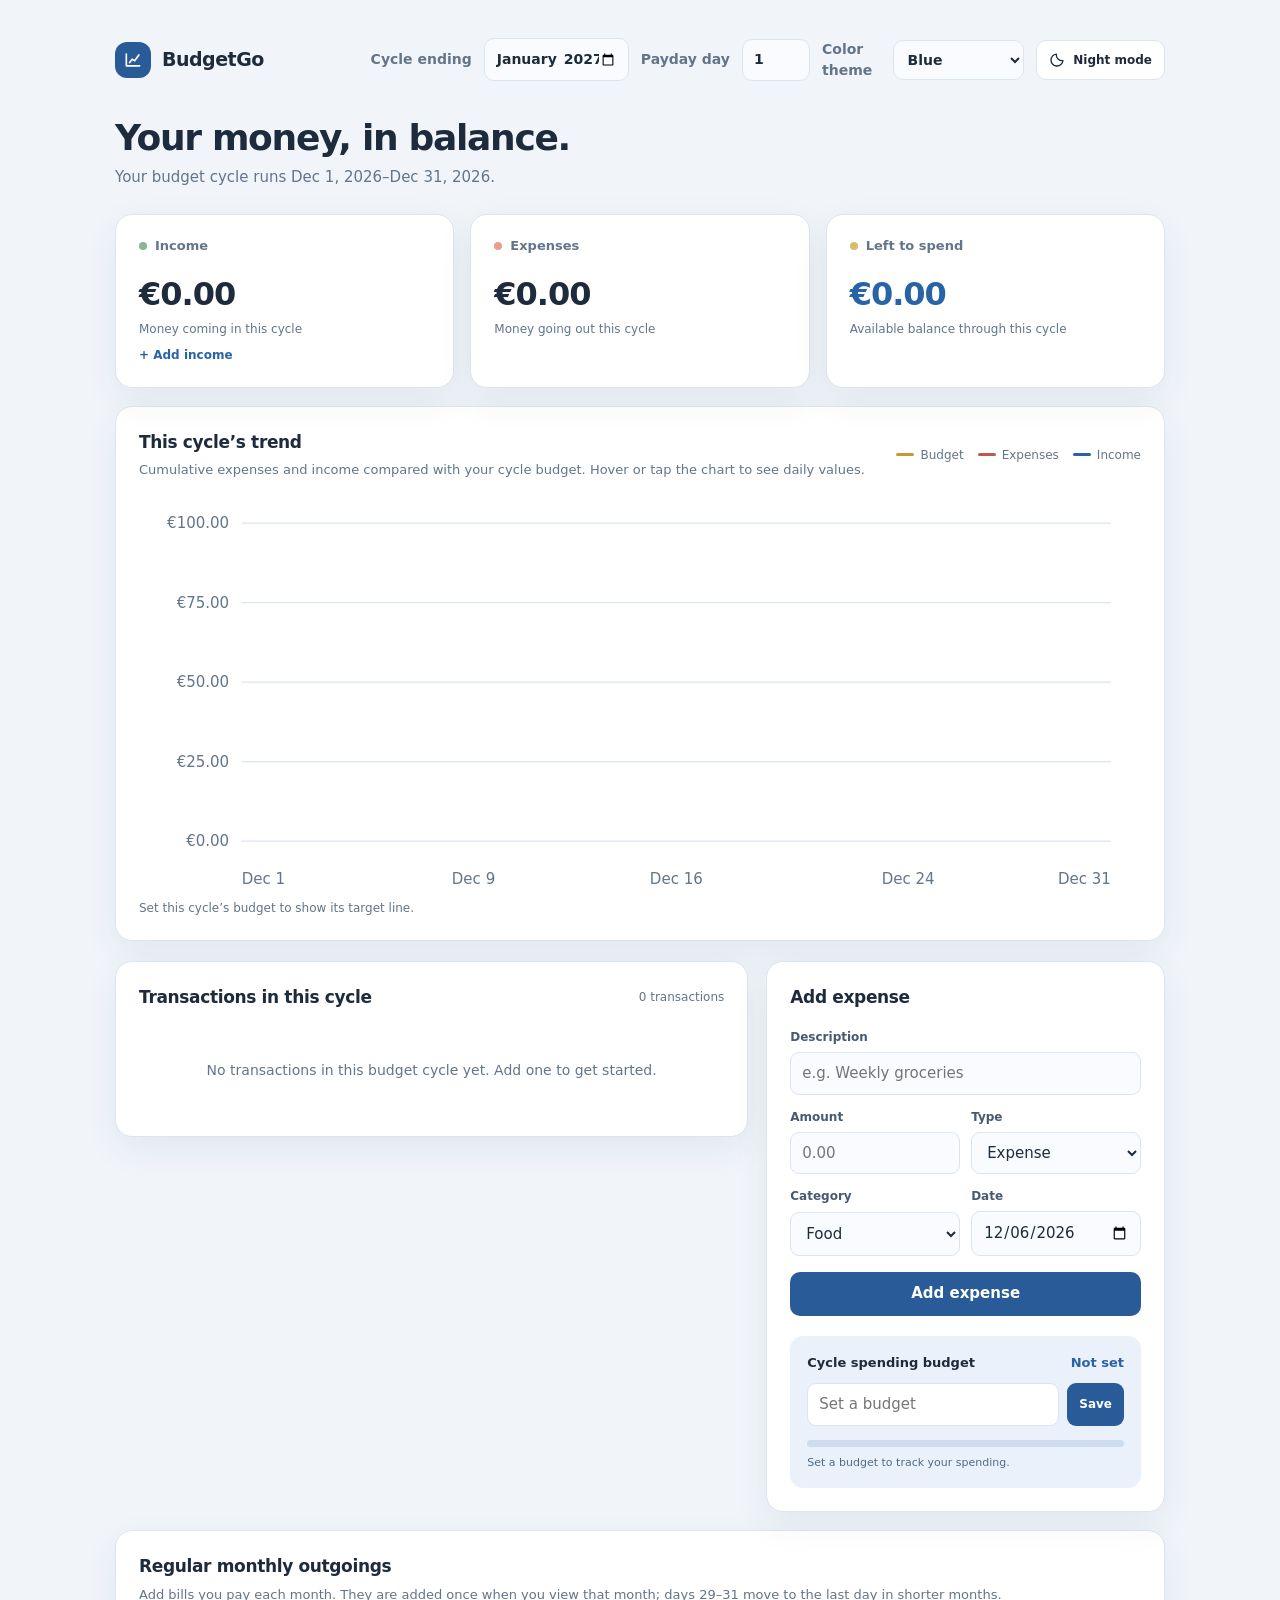
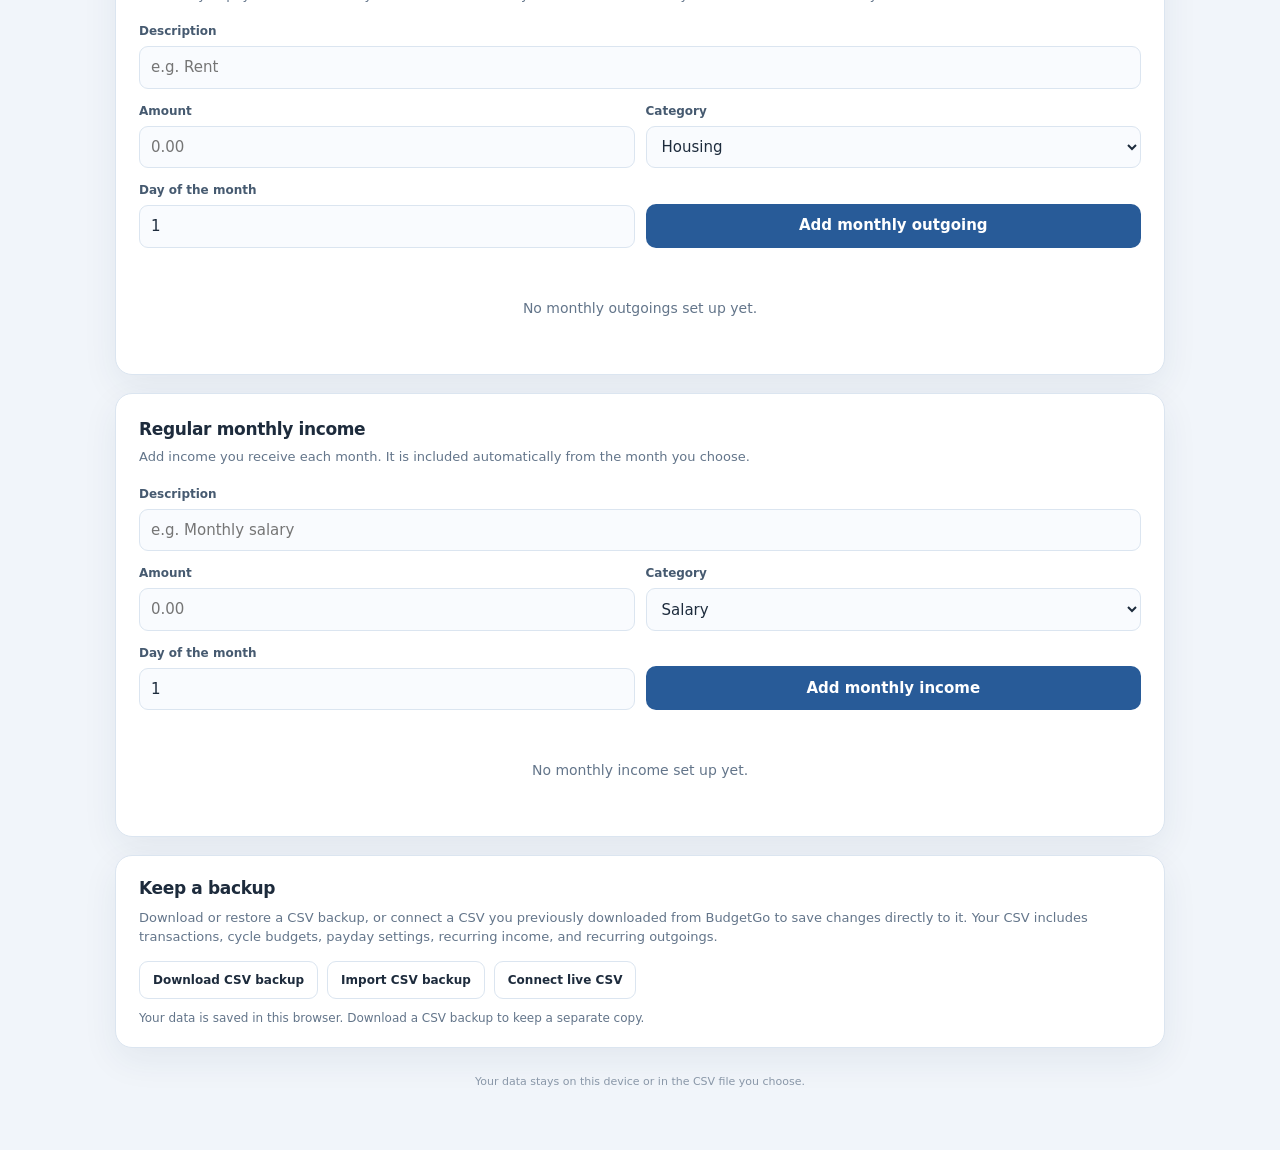
==== commit 1a12d6e5: "feat: enhance budgeting features with recurring transactions and payday settings - Added functionali" ====
--- a/index.html
+++ b/index.html
@@ -4,7 +4,7 @@
   <meta charset="UTF-8">
   <meta name="viewport" content="width=device-width, initial-scale=1.0">
   <meta name="theme-color" content="#f5f6f2">
-  <title>Daybook — Simple Budget</title>
+  <title>BudgetGo — Simple Budget</title>
   <link rel="stylesheet" href="css/styles.css">
   <script src="js/storage.js" defer></script>
   <script src="js/app.js" defer></script>
@@ -16,12 +16,24 @@
         <span class="brand-mark" aria-hidden="true">
           <svg viewBox="0 0 24 24" fill="none" stroke="currentColor" stroke-width="2" stroke-linecap="round" stroke-linejoin="round"><path d="M4 19V5m0 14h16M8 15l3-4 3 2 5-7"/></svg>
         </span>
-        Daybook
+        BudgetGo
       </div>
       <div class="topbar-actions">
         <label class="month-control" for="month-picker">
-          <span>Viewing month</span>
-          <input id="month-picker" type="month">
+          <span>Cycle ending</span>
+          <input id="month-picker" type="month" required>
+        </label>
+        <label class="month-control payday-control" for="payday-day">
+          <span>Payday day</span>
+          <input id="payday-day" type="number" min="1" max="31" step="1" aria-label="Payday day of the month" required>
+        </label>
+        <label class="palette-control" for="palette-picker">
+          <span>Color theme</span>
+          <select id="palette-picker">
+            <option value="blue">Blue</option>
+            <option value="green">Green</option>
+            <option value="purple">Purple</option>
+          </select>
         </label>
         <button class="theme-toggle" id="theme-toggle" type="button" aria-label="Switch to night mode" aria-pressed="false">
           <svg class="moon-icon" viewBox="0 0 24 24" fill="none" stroke="currentColor" stroke-width="2" stroke-linecap="round" stroke-linejoin="round" aria-hidden="true"><path d="M20.9 13A9 9 0 0 1 11 3.1 9 9 0 1 0 20.9 13Z"/></svg>
@@ -32,34 +44,60 @@
     </header>
 
     <h1>Your money, in balance.</h1>
-    <p class="intro">A little clarity goes a long way. Here's your monthly snapshot.</p>
-
-    <section class="summary" aria-label="Monthly summary">
+    <p class="intro">Your budget cycle runs <span id="cycle-range"></span>.</p>
+
+    <section class="summary" aria-label="Budget cycle summary">
       <article class="card stat">
         <div class="stat-label"><span class="stat-dot"></span>Income</div>
         <div class="stat-value" id="income-total">$0.00</div>
-        <div class="stat-note">Money coming in this month</div>
+        <div class="stat-note">Money coming in this cycle</div>
         <button class="stat-action" id="add-income" type="button" aria-controls="transaction-form">+ Add income</button>
       </article>
       <article class="card stat">
         <div class="stat-label"><span class="stat-dot"></span>Expenses</div>
         <div class="stat-value" id="expense-total">$0.00</div>
-        <div class="stat-note">Money going out this month</div>
+        <div class="stat-note">Money going out this cycle</div>
       </article>
       <article class="card stat">
         <div class="stat-label"><span class="stat-dot"></span>Left to spend</div>
         <div class="stat-value" id="balance-total">$0.00</div>
-        <div class="stat-note">Income minus expenses</div>
+        <div class="stat-note">Available balance through this cycle</div>
       </article>
+    </section>
+
+    <section class="card panel chart-panel" aria-labelledby="trend-heading">
+      <div class="panel-heading chart-heading">
+        <div>
+          <h2 id="trend-heading">This cycle’s trend</h2>
+          <p class="section-description">Cumulative expenses and income compared with your cycle budget. Hover or tap the chart to see daily values.</p>
+        </div>
+        <div class="chart-legend" aria-label="Chart legend">
+          <span><i class="legend-swatch budget-swatch" aria-hidden="true"></i>Budget</span>
+          <span><i class="legend-swatch expense-swatch" aria-hidden="true"></i>Expenses</span>
+          <span><i class="legend-swatch income-swatch" aria-hidden="true"></i>Income</span>
+        </div>
+      </div>
+      <div class="chart-wrap">
+        <svg id="trend-chart" viewBox="0 0 800 320" role="img" aria-label="Cycle income, expense, and budget trends"></svg>
+        <div class="chart-tooltip" id="chart-tooltip" role="status" hidden></div>
+      </div>
+      <p class="chart-note" id="chart-note" aria-live="polite"></p>
     </section>
 
     <section class="content">
       <section class="card panel" aria-labelledby="transactions-heading">
         <div class="panel-heading">
-          <h2 id="transactions-heading">Recent transactions</h2>
+          <h2 id="transactions-heading">Transactions in this cycle</h2>
           <span class="count" id="transaction-count">0 transactions</span>
         </div>
-        <div class="transaction-list" id="transaction-list" aria-live="polite"></div>
+        <div class="transaction-list" id="transaction-list"></div>
+        <span class="visually-hidden" id="mobile-transaction-status" aria-live="polite"></span>
+        <nav class="transaction-pagination" id="transaction-pagination" aria-label="Transaction pages" hidden>
+          <button class="secondary" id="previous-transactions" type="button">Previous</button>
+          <span class="count" id="transaction-page-status" aria-live="polite"></span>
+          <button class="secondary" id="next-transactions" type="button">Next</button>
+        </nav>
+        <button class="secondary transaction-load-more" id="load-more-transactions" type="button" hidden>Load more transactions</button>
       </section>
 
       <aside class="card panel">
@@ -106,13 +144,13 @@
         </form>
 
         <div class="budget-box">
-          <div class="budget-top"><span>Monthly spending budget</span><span id="budget-label">Not set</span></div>
+          <div class="budget-top"><span>Cycle spending budget</span><span id="budget-label">Not set</span></div>
           <form id="budget-form" class="budget-input-row">
-            <label for="budget-amount" hidden>Monthly spending budget amount</label>
-            <input id="budget-amount" type="number" min="0" max="999999999" step="0.01" placeholder="Set a budget" aria-label="Monthly spending budget amount">
+            <label for="budget-amount" hidden>Budget cycle spending budget amount</label>
+            <input id="budget-amount" type="number" min="0" max="999999999" step="0.01" placeholder="Set a budget" aria-label="Budget cycle spending budget amount">
             <button type="submit">Save</button>
           </form>
-          <div class="progress" role="progressbar" aria-label="Monthly budget used" aria-valuemin="0" aria-valuemax="100" aria-valuenow="0">
+          <div class="progress" role="progressbar" aria-label="Cycle budget used" aria-valuemin="0" aria-valuemax="100" aria-valuenow="0">
             <div class="progress-fill" id="budget-progress"></div>
           </div>
           <div class="budget-caption" id="budget-caption">Set a budget to track your spending.</div>
@@ -160,6 +198,13 @@
         </div>
       </form>
       <div class="recurring-list" id="recurring-list" aria-live="polite"></div>
+      <span class="visually-hidden" id="mobile-recurring-status" aria-live="polite"></span>
+      <nav class="transaction-pagination" id="recurring-pagination" aria-label="Monthly outgoing pages" hidden>
+        <button class="secondary" id="previous-recurring" type="button">Previous</button>
+        <span class="count" id="recurring-page-status" aria-live="polite"></span>
+        <button class="secondary" id="next-recurring" type="button">Next</button>
+      </nav>
+      <button class="secondary transaction-load-more" id="load-more-recurring" type="button" hidden>Load more monthly outgoings</button>
     </section>
 
     <section class="card panel recurring-panel" aria-labelledby="recurring-income-heading">
@@ -200,7 +245,7 @@
 
     <section class="card storage-panel" aria-labelledby="storage-heading">
       <h2 id="storage-heading">Keep a backup</h2>
-      <p class="storage-description">Download or restore a CSV backup, or connect a CSV you previously downloaded from Daybook to save changes directly to it. Your CSV includes transactions, monthly budgets, recurring income, and recurring outgoings.</p>
+      <p class="storage-description">Download or restore a CSV backup, or connect a CSV you previously downloaded from BudgetGo to save changes directly to it. Your CSV includes transactions, cycle budgets, payday settings, recurring income, and recurring outgoings.</p>
       <div class="storage-actions">
         <button class="secondary" id="download-csv" type="button">Download CSV backup</button>
         <button class="secondary" id="import-csv-button" type="button">Import CSV backup</button>
@@ -226,5 +271,48 @@
       </div>
     </form>
   </dialog>
+  <dialog class="delete-dialog edit-dialog" id="recurring-edit-dialog" aria-labelledby="recurring-edit-heading">
+    <form id="recurring-edit-form">
+      <h2 id="recurring-edit-heading">Edit monthly outgoing</h2>
+      <p>Changes apply to the recurring item. Transactions already created will remain unchanged.</p>
+      <div class="field">
+        <label for="recurring-edit-description">Description</label>
+        <input id="recurring-edit-description" name="description" type="text" maxlength="60" required>
+      </div>
+      <div class="form-row">
+        <div class="field">
+          <label for="recurring-edit-amount">Amount</label>
+          <input id="recurring-edit-amount" name="amount" type="number" min="0.01" max="999999999" step="0.01" required>
+        </div>
+        <div class="field">
+          <label for="recurring-edit-category">Category</label>
+          <select id="recurring-edit-category" name="category" required>
+            <option>Housing</option>
+            <option>Utilities</option>
+            <option>Food</option>
+            <option>Transport</option>
+            <option>Health</option>
+            <option>Shopping</option>
+            <option>Entertainment</option>
+            <option>Other</option>
+          </select>
+        </div>
+      </div>
+      <div class="form-row">
+        <div class="field">
+          <label for="recurring-edit-day">Day of the month</label>
+          <input id="recurring-edit-day" name="day" type="number" min="1" max="31" step="1" required>
+        </div>
+        <div class="field">
+          <label for="recurring-edit-start-date">Start date</label>
+          <input id="recurring-edit-start-date" name="startDate" type="date" required>
+        </div>
+      </div>
+      <div class="delete-dialog-actions">
+        <button class="secondary" id="cancel-recurring-edit" type="button">Cancel</button>
+        <button class="primary" type="submit">Save changes</button>
+      </div>
+    </form>
+  </dialog>
 </body>
 </html>
--- a/css/styles.css
+++ b/css/styles.css
@@ -10,6 +10,9 @@
   --green: #2f704f;
   --green-solid: #2f704f;
   --green-light: #eaf3ec;
+  --accent-border: #83a98e;
+  --accent-focus: rgba(47, 112, 79, .1);
+  --progress-track: rgba(47, 112, 79, .15);
   --red: #bd5b4b;
   --category-icon: #f2f4ef;
   --delete-hover: #f8ecea;
@@ -17,6 +20,11 @@
   --budget-caption: #69796d;
   --footer: #929991;
   --toast: #263b2d;
+  --chart-grid: #e7e9e3;
+  --chart-label: #788078;
+  --chart-budget: #c49a36;
+  --chart-expense: #bd5b4b;
+  --chart-income: #2f704f;
   --shadow: 0 12px 36px rgba(34, 48, 38, .055);
 }
 
@@ -32,6 +40,9 @@
   --green: #82c598;
   --green-solid: #2f704f;
   --green-light: #263a2d;
+  --accent-border: #689c78;
+  --accent-focus: rgba(130, 197, 152, .18);
+  --progress-track: rgba(130, 197, 152, .15);
   --red: #ef8f7e;
   --category-icon: #2b352e;
   --delete-hover: #422c29;
@@ -39,7 +50,112 @@
   --budget-caption: #b0c1b4;
   --footer: #a5b0a7;
   --toast: #344b3a;
+  --chart-grid: #37443c;
+  --chart-label: #a5b0a7;
+  --chart-budget: #e2c36e;
+  --chart-expense: #ef8f7e;
+  --chart-income: #82c598;
   --shadow: 0 12px 36px rgba(0, 0, 0, .2);
+}
+
+[data-palette="blue"] {
+  --ink: #1d2b3c;
+  --muted: #63758a;
+  --label: #465a70;
+  --line: #dbe5f0;
+  --paper: #fff;
+  --field: #f9fbfe;
+  --canvas: #f1f5fa;
+  --green: #2863a6;
+  --green-solid: #285b98;
+  --green-light: #eaf1fa;
+  --accent-border: #7399c5;
+  --accent-focus: rgba(40, 99, 166, .13);
+  --progress-track: rgba(40, 99, 166, .15);
+  --category-icon: #e9f0f8;
+  --delete-muted: #8997a8;
+  --budget-caption: #506b86;
+  --footer: #8997a8;
+  --toast: #203b5a;
+  --chart-grid: #dbe5f0;
+  --chart-label: #63758a;
+  --chart-income: #2863a6;
+  --shadow: 0 12px 36px rgba(34, 55, 80, .07);
+}
+
+[data-theme="dark"][data-palette="blue"] {
+  --ink: #e7eff8;
+  --muted: #a5b7ca;
+  --label: #c1d0df;
+  --line: #34465b;
+  --paper: #1e2b3b;
+  --field: #162231;
+  --canvas: #101a27;
+  --green: #86b8f2;
+  --green-solid: #315d91;
+  --green-light: #24374d;
+  --accent-border: #7197c1;
+  --accent-focus: rgba(134, 184, 242, .2);
+  --progress-track: rgba(134, 184, 242, .15);
+  --category-icon: #2a394b;
+  --delete-muted: #a5b7ca;
+  --budget-caption: #a8bdd3;
+  --footer: #a5b7ca;
+  --toast: #294668;
+  --chart-grid: #34465b;
+  --chart-label: #a5b7ca;
+  --chart-income: #86b8f2;
+  --shadow: 0 12px 36px rgba(0, 0, 0, .24);
+}
+
+[data-palette="purple"] {
+  --ink: #30283b;
+  --muted: #7c718b;
+  --label: #5b506b;
+  --line: #e7e0ef;
+  --paper: #fff;
+  --field: #fcfaff;
+  --canvas: #f6f3fa;
+  --green: #7048a5;
+  --green-solid: #684296;
+  --green-light: #f0ebf8;
+  --accent-border: #9c84bd;
+  --accent-focus: rgba(112, 72, 165, .13);
+  --progress-track: rgba(112, 72, 165, .15);
+  --category-icon: #f0ebf6;
+  --delete-muted: #978ba4;
+  --budget-caption: #716083;
+  --footer: #978ba4;
+  --toast: #44305f;
+  --chart-grid: #e7e0ef;
+  --chart-label: #7c718b;
+  --chart-income: #7048a5;
+  --shadow: 0 12px 36px rgba(53, 38, 72, .07);
+}
+
+[data-theme="dark"][data-palette="purple"] {
+  --ink: #eee8f5;
+  --muted: #b7a9c7;
+  --label: #d0c3dd;
+  --line: #473c54;
+  --paper: #282231;
+  --field: #1f1a27;
+  --canvas: #1b1722;
+  --green: #c0a3ed;
+  --green-solid: #674995;
+  --green-light: #382d49;
+  --accent-border: #9b7ac4;
+  --accent-focus: rgba(192, 163, 237, .2);
+  --progress-track: rgba(192, 163, 237, .15);
+  --category-icon: #352c40;
+  --delete-muted: #b7a9c7;
+  --budget-caption: #c0b1d0;
+  --footer: #b7a9c7;
+  --toast: #4a3864;
+  --chart-grid: #473c54;
+  --chart-label: #b7a9c7;
+  --chart-income: #c0a3ed;
+  --shadow: 0 12px 36px rgba(0, 0, 0, .24);
 }
 
 * { box-sizing: border-box; }
@@ -62,8 +178,11 @@
 .brand-mark svg { width: 20px; height: 20px; }
 .month-control { display: flex; align-items: center; gap: 12px; color: var(--muted); font-size: 14px; font-weight: 600; }
 .month-control input { width: 145px; padding: 9px 11px; border: 1px solid var(--line); border-radius: 10px; background: var(--field); color: var(--ink); }
+.payday-control input { width: 68px; }
+.palette-control { display: flex; align-items: center; gap: 12px; color: var(--muted); font-size: 14px; font-weight: 600; }
+.palette-control select { min-height: 40px; padding: 7px 10px; border: 1px solid var(--line); border-radius: 10px; background: var(--field); color: var(--ink); }
 .theme-toggle { display: inline-flex; align-items: center; justify-content: center; gap: 8px; min-height: 40px; padding: 0 12px; border: 1px solid var(--line); border-radius: 10px; background: var(--paper); color: var(--ink); font-size: 12px; font-weight: 700; }
-.theme-toggle:hover { border-color: #83a98e; }
+.theme-toggle:hover { border-color: var(--accent-border); }
 .theme-toggle svg { width: 16px; height: 16px; }
 .sun-icon, [data-theme="dark"] .moon-icon { display: none; }
 [data-theme="dark"] .sun-icon { display: block; }
@@ -71,6 +190,31 @@
 .intro { margin: 8px 0 25px; color: var(--muted); }
 
 .summary { display: grid; grid-template-columns: repeat(3, 1fr); gap: 16px; }
+.chart-panel { margin-top: 18px; }
+.chart-heading { flex-wrap: wrap; }
+.chart-legend { display: flex; flex-wrap: wrap; gap: 14px; color: var(--muted); font-size: 12px; }
+.chart-legend span { display: inline-flex; align-items: center; gap: 6px; }
+.legend-swatch { display: inline-block; width: 18px; height: 3px; border-radius: 2px; }
+.budget-swatch { background: var(--chart-budget); }
+.expense-swatch { background: var(--chart-expense); }
+.income-swatch { background: var(--chart-income); }
+.chart-wrap { position: relative; width: 100%; overflow: hidden; }
+.chart-wrap svg { display: block; width: 100%; height: auto; overflow: visible; }
+.chart-tooltip { position: absolute; z-index: 1; min-width: 150px; padding: 9px 11px; border: 1px solid var(--line); border-radius: 9px; background: var(--paper); color: var(--ink); box-shadow: var(--shadow); font-size: 12px; line-height: 1.55; pointer-events: none; }
+.chart-tooltip[hidden] { display: none; }
+.chart-tooltip-date { margin-bottom: 3px; color: var(--muted); font-weight: 700; }
+.chart-tooltip-row { display: flex; align-items: center; gap: 7px; }
+.chart-tooltip-dot { width: 8px; height: 8px; border-radius: 50%; }
+.chart-tooltip-budget { background: var(--chart-budget); }
+.chart-tooltip-expense { background: var(--chart-expense); }
+.chart-tooltip-income { background: var(--chart-income); }
+.chart-grid { stroke: var(--chart-grid); stroke-width: 1; }
+.chart-axis-label { fill: var(--chart-label); font: 12px ui-sans-serif, system-ui, sans-serif; }
+.chart-line { fill: none; stroke-width: 3; stroke-linecap: round; stroke-linejoin: round; }
+.chart-line-budget { stroke: var(--chart-budget); stroke-dasharray: 8 6; }
+.chart-line-expense { stroke: var(--chart-expense); }
+.chart-line-income { stroke: var(--chart-income); }
+.chart-note { min-height: 18px; margin: 0; color: var(--muted); font-size: 12px; }
 .card { border: 1px solid var(--line); border-radius: 17px; background: var(--paper); box-shadow: var(--shadow); }
 .stat { min-height: 148px; padding: 21px 23px; }
 .stat-label { display: flex; align-items: center; gap: 8px; color: var(--muted); font-size: 13px; font-weight: 600; }
@@ -89,6 +233,12 @@
 h2 { margin: 0; font-size: 17px; letter-spacing: -.35px; }
 .count { color: var(--muted); font-size: 12px; }
 .transaction-list { display: grid; }
+.visually-hidden { position: absolute; width: 1px; height: 1px; padding: 0; margin: -1px; overflow: hidden; clip: rect(0, 0, 0, 0); white-space: nowrap; border: 0; }
+.transaction-pagination { display: flex; align-items: center; justify-content: space-between; gap: 12px; margin-top: 12px; padding-top: 12px; border-top: 1px solid var(--line); }
+.transaction-pagination[hidden] { display: none; }
+.transaction-pagination button { min-height: 36px; padding: 0 12px; }
+.transaction-pagination button:disabled { cursor: default; opacity: .5; }
+.transaction-load-more { width: 100%; margin-top: 12px; }
 .transaction { display: flex; align-items: center; gap: 12px; min-width: 0; padding: 14px 0; border-top: 1px solid var(--line); }
 .transaction:first-child { border-top: 0; }
 .category-icon { display: grid; place-items: center; flex: 0 0 40px; width: 40px; height: 40px; border-radius: 13px; background: var(--category-icon); font-size: 18px; }
@@ -106,7 +256,7 @@
 .field { display: grid; gap: 6px; }
 label { color: var(--label); font-size: 12px; font-weight: 650; }
 input, select { width: 100%; min-height: 42px; padding: 9px 11px; border: 1px solid var(--line); border-radius: 9px; outline: none; background: var(--field); color: var(--ink); }
-input:focus, select:focus { border-color: #83a98e; box-shadow: 0 0 0 3px rgba(47, 112, 79, .1); }
+input:focus, select:focus { border-color: var(--accent-border); box-shadow: 0 0 0 3px var(--accent-focus); }
 .form-row { display: grid; grid-template-columns: 1fr 1fr; gap: 11px; }
 .primary { min-height: 44px; margin-top: 3px; border: 0; border-radius: 10px; background: var(--green-solid); color: white; font-weight: 700; transition: background .15s, transform .15s; }
 .primary:hover { transform: translateY(-1px); background: #275e42; }
@@ -116,7 +266,7 @@
 .budget-input-row { display: flex; gap: 8px; margin-top: 11px; }
 .budget-input-row input { min-width: 0; min-height: 38px; background: var(--paper); }
 .budget-input-row button { padding: 0 12px; border: 0; border-radius: 9px; background: var(--green-solid); color: white; font-size: 12px; font-weight: 700; }
-.progress { height: 7px; margin-top: 14px; overflow: hidden; border-radius: 99px; background: rgba(47, 112, 79, .15); }
+.progress { height: 7px; margin-top: 14px; overflow: hidden; border-radius: 99px; background: var(--progress-track); }
 .progress-fill { width: 0; height: 100%; border-radius: inherit; background: var(--green); transition: width .2s; }
 .progress-fill.over { background: var(--red); }
 .budget-caption { margin-top: 8px; color: var(--budget-caption); font-size: 11px; }
@@ -132,16 +282,20 @@
 .recurring-item-name { overflow: hidden; font-weight: 650; text-overflow: ellipsis; white-space: nowrap; }
 .recurring-item-meta { color: var(--muted); font-size: 12px; }
 .recurring-item-amount { white-space: nowrap; font-size: 14px; font-weight: 700; }
+.recurring-edit-button { flex: 0 0 auto; min-height: 34px; padding: 0 10px; }
 .delete-dialog { width: min(460px, calc(100% - 32px)); padding: 23px; border: 1px solid var(--line); border-radius: 17px; background: var(--paper); color: var(--ink); box-shadow: var(--shadow); }
 .delete-dialog::backdrop { background: rgba(32, 42, 36, .35); }
 .delete-dialog p { color: var(--muted); font-size: 13px; }
 .delete-dialog form { gap: 10px; }
 .delete-dialog-actions { display: flex; flex-wrap: wrap; justify-content: flex-end; gap: 8px; margin-top: 10px; }
 .delete-dialog-actions .primary { min-height: 38px; margin: 0; padding: 0 13px; font-size: 12px; }
+.edit-dialog form { gap: 13px; }
+.edit-dialog h2, .edit-dialog p { margin: 0; }
+.edit-dialog .form-row { gap: 11px; }
 .storage-description { margin: 6px 0 14px; color: var(--muted); font-size: 13px; }
 .storage-actions { display: flex; flex-wrap: wrap; gap: 9px; }
 .secondary { min-height: 38px; padding: 0 13px; border: 1px solid var(--line); border-radius: 9px; background: var(--paper); color: var(--ink); font-size: 12px; font-weight: 700; }
-.secondary:hover { border-color: #83a98e; }
+.secondary:hover { border-color: var(--accent-border); }
 .storage-status { margin-top: 10px; color: var(--muted); font-size: 12px; }
 .toast { position: fixed; right: 22px; bottom: 22px; z-index: 2; padding: 11px 16px; border-radius: 10px; background: var(--toast); color: white; box-shadow: var(--shadow); opacity: 0; pointer-events: none; transform: translateY(8px); transition: .2s; }
 .toast.show { opacity: 1; transform: translateY(0); }
@@ -149,14 +303,18 @@
 
 @media (max-width: 820px) {
   .content { grid-template-columns: minmax(0, 1fr); }
+  .topbar { flex-wrap: wrap; }
+  .topbar-actions { width: 100%; justify-content: space-between; }
 }
 
 @media (max-width: 720px) {
   .page { width: min(100% - 28px, 520px); padding-top: 24px; }
   .topbar { flex-wrap: wrap; align-items: center; gap: 16px; margin-bottom: 28px; }
-  .topbar-actions { width: 100%; justify-content: space-between; }
+  .topbar-actions { display: grid; grid-template-columns: minmax(0, 1fr) minmax(0, 1fr); gap: 12px; }
   .month-control { display: grid; gap: 4px; justify-items: start; font-size: 12px; }
+  .palette-control { display: grid; gap: 4px; justify-items: start; font-size: 12px; }
   .month-control input { width: 137px; }
+  .payday-control input { width: 68px; }
   .summary { grid-template-columns: minmax(0, 1fr); gap: 10px; }
   .stat { min-height: 0; padding: 17px 19px; }
   .stat-value { margin-top: 7px; font-size: 26px; }
@@ -175,6 +333,9 @@
   .brand { font-size: 16px; }
   .brand-mark { width: 32px; height: 32px; }
   .form-row { grid-template-columns: 1fr; }
+  .topbar-actions .month-control:first-child { min-width: 0; }
+  .topbar-actions .month-control:first-child input { width: 100%; }
+  .topbar-actions .theme-toggle { justify-self: end; }
   .transaction {
     display: grid;
     grid-template-columns: 40px minmax(0, 1fr) auto;
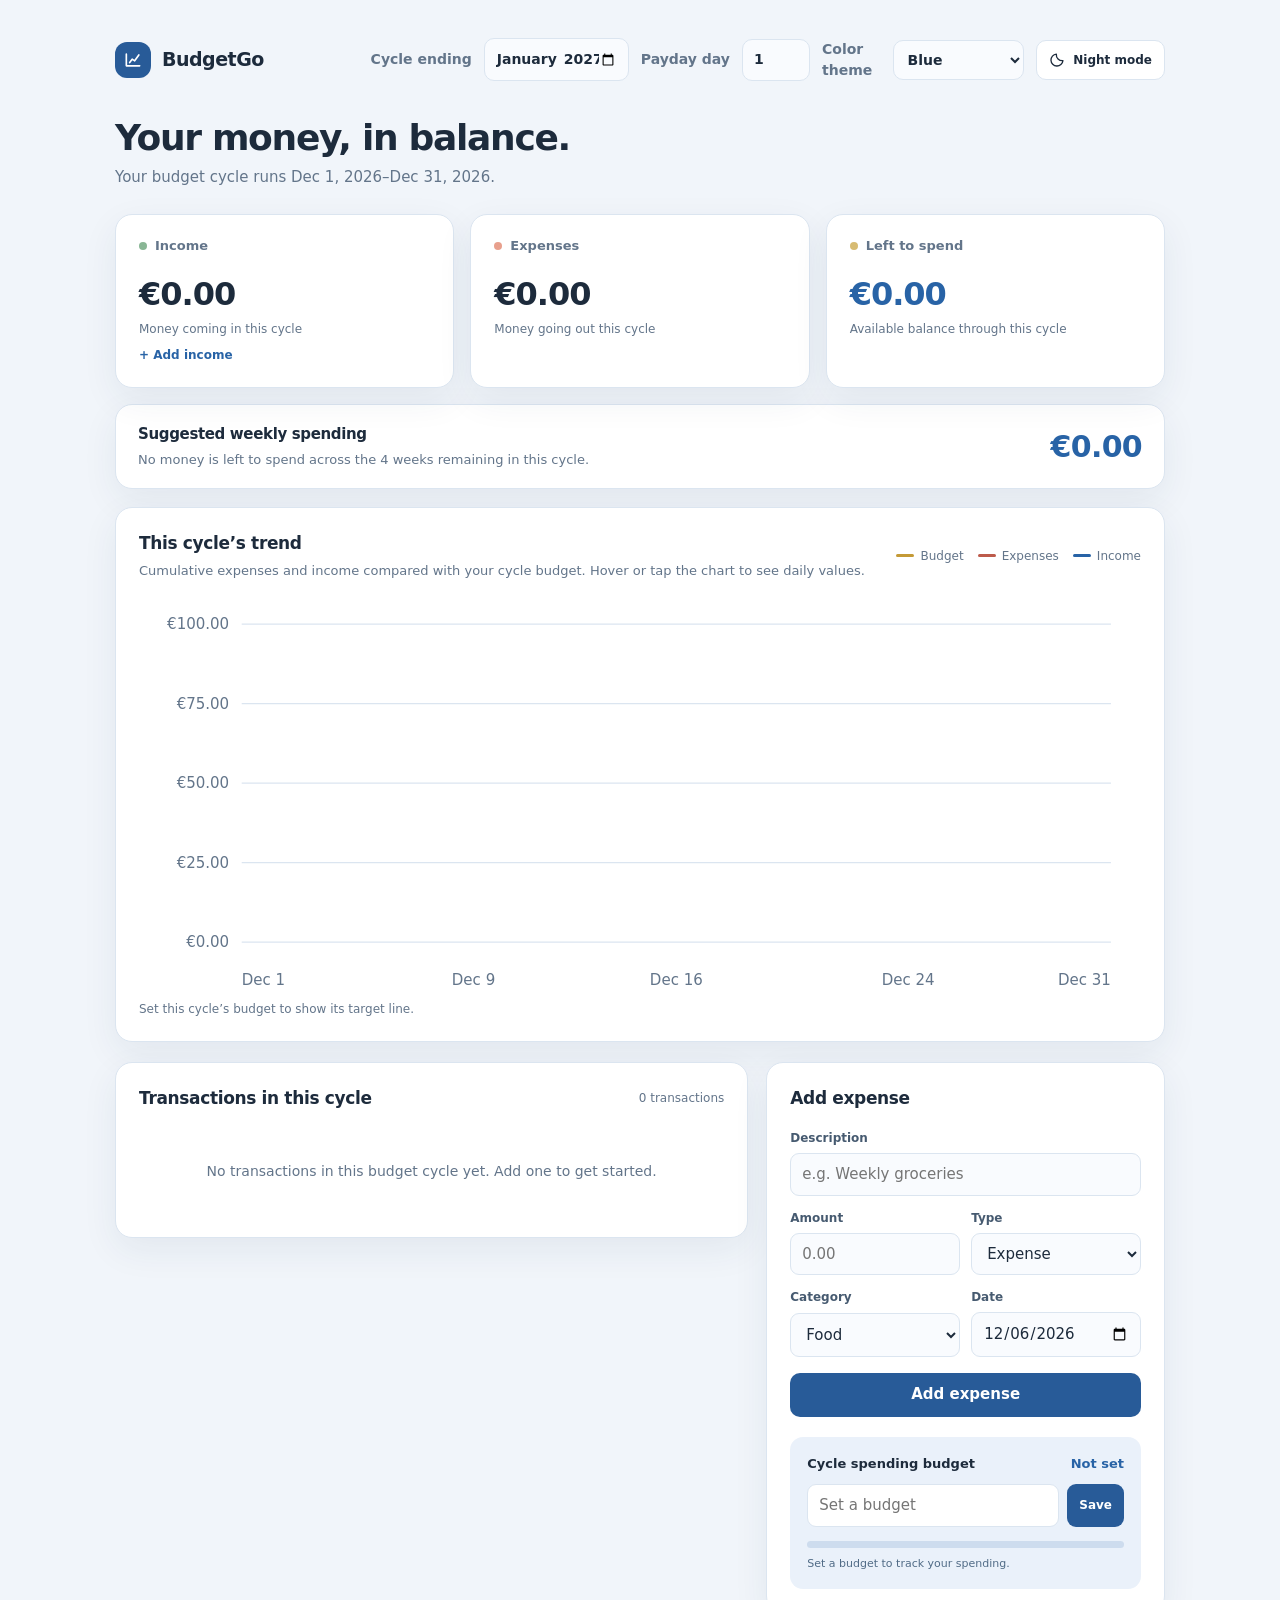
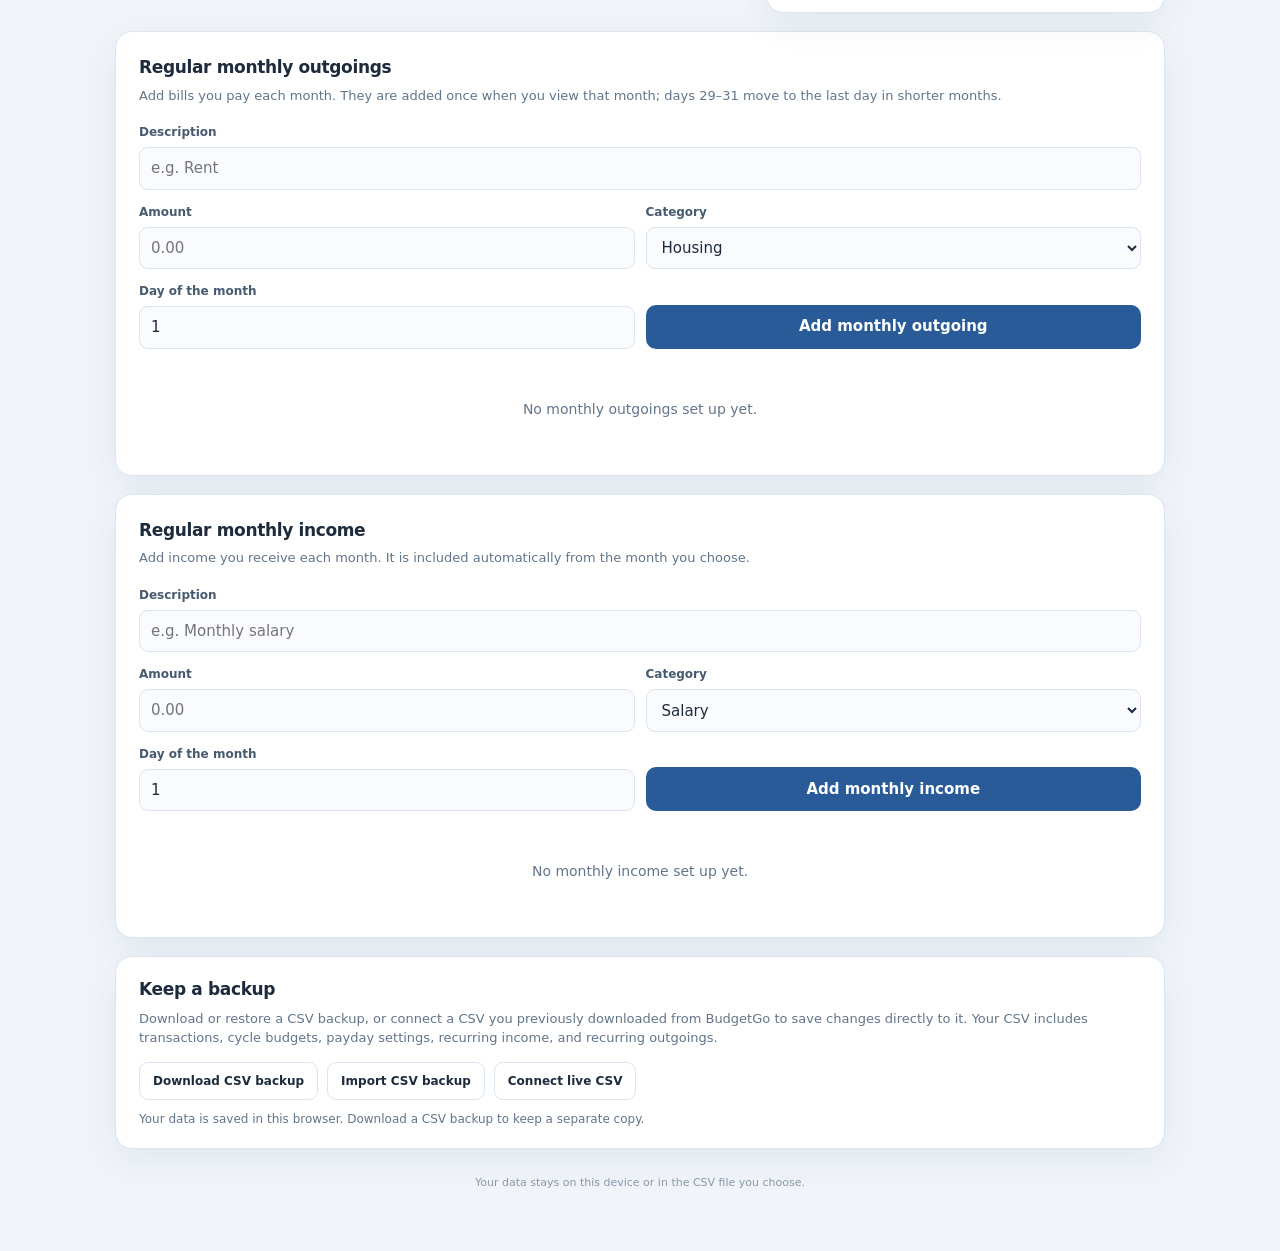
==== commit 59ad50d0: "feat: add weekly spending suggestion based on available balance and remaining cycle duration" ====
--- a/index.html
+++ b/index.html
@@ -65,6 +65,16 @@
       </article>
     </section>
 
+    <section class="weekly-guidance card" aria-labelledby="weekly-guidance-heading">
+      <div>
+        <h2 id="weekly-guidance-heading">Suggested weekly spending</h2>
+        <p class="section-description" id="weekly-guidance-note" aria-live="polite">
+          A weekly guide based on your available balance and time left in this cycle.
+        </p>
+      </div>
+      <div class="weekly-guidance-amount" id="weekly-spending-suggestion" aria-live="polite">—</div>
+    </section>
+
     <section class="card panel chart-panel" aria-labelledby="trend-heading">
       <div class="panel-heading chart-heading">
         <div>
--- a/css/styles.css
+++ b/css/styles.css
@@ -190,6 +190,10 @@
 .intro { margin: 8px 0 25px; color: var(--muted); }
 
 .summary { display: grid; grid-template-columns: repeat(3, 1fr); gap: 16px; }
+.weekly-guidance { display: flex; align-items: center; justify-content: space-between; gap: 18px; margin-top: 16px; padding: 18px 22px; }
+.weekly-guidance h2 { font-size: 15px; }
+.weekly-guidance-amount { flex: 0 0 auto; color: var(--green); font-size: clamp(24px, 3vw, 30px); font-weight: 730; letter-spacing: -.7px; }
+.weekly-guidance-amount.expense { color: var(--red); }
 .chart-panel { margin-top: 18px; }
 .chart-heading { flex-wrap: wrap; }
 .chart-legend { display: flex; flex-wrap: wrap; gap: 14px; color: var(--muted); font-size: 12px; }
@@ -310,14 +314,18 @@
 @media (max-width: 720px) {
   .page { width: min(100% - 28px, 520px); padding-top: 24px; }
   .topbar { flex-wrap: wrap; align-items: center; gap: 16px; margin-bottom: 28px; }
-  .topbar-actions { display: grid; grid-template-columns: minmax(0, 1fr) minmax(0, 1fr); gap: 12px; }
+  .topbar-actions { display: grid; grid-template-columns: repeat(2, minmax(0, 1fr)); align-items: end; gap: 14px 12px; }
   .month-control { display: grid; gap: 4px; justify-items: start; font-size: 12px; }
+  .month-control, .palette-control { width: 100%; min-width: 0; }
   .palette-control { display: grid; gap: 4px; justify-items: start; font-size: 12px; }
-  .month-control input { width: 137px; }
-  .payday-control input { width: 68px; }
+  .month-control input, .palette-control select { width: 100%; min-width: 0; }
+  .payday-control input { width: 100%; }
+  .topbar-actions .theme-toggle { width: 100%; min-height: 44px; align-self: end; }
   .summary { grid-template-columns: minmax(0, 1fr); gap: 10px; }
   .stat { min-height: 0; padding: 17px 19px; }
   .stat-value { margin-top: 7px; font-size: 26px; }
+  .weekly-guidance { align-items: flex-start; margin-top: 12px; padding: 17px 19px; }
+  .weekly-guidance-amount { font-size: 24px; }
   .content { gap: 14px; margin-top: 14px; }
   .panel { padding: 19px; }
   input, select { min-height: 44px; }
@@ -333,9 +341,7 @@
   .brand { font-size: 16px; }
   .brand-mark { width: 32px; height: 32px; }
   .form-row { grid-template-columns: 1fr; }
-  .topbar-actions .month-control:first-child { min-width: 0; }
-  .topbar-actions .month-control:first-child input { width: 100%; }
-  .topbar-actions .theme-toggle { justify-self: end; }
+  .topbar-actions { column-gap: 10px; }
   .transaction {
     display: grid;
     grid-template-columns: 40px minmax(0, 1fr) auto;
